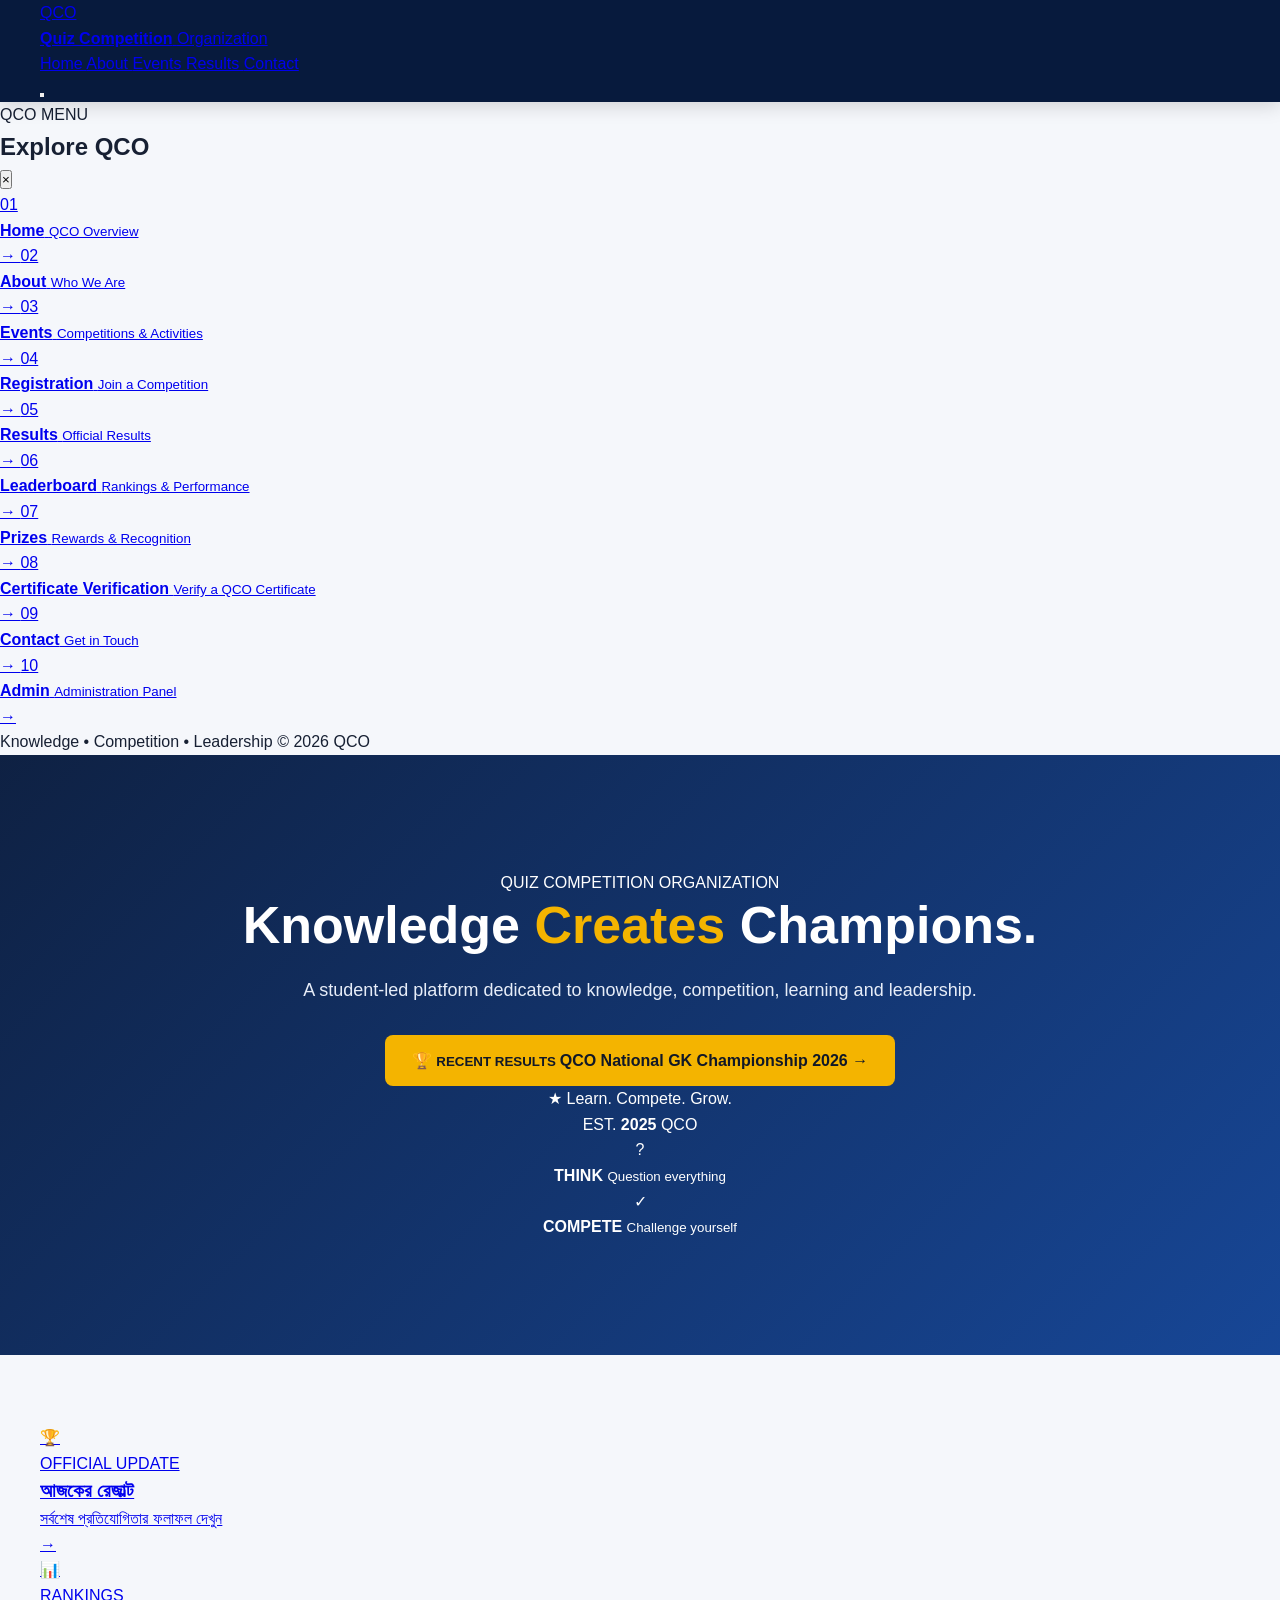
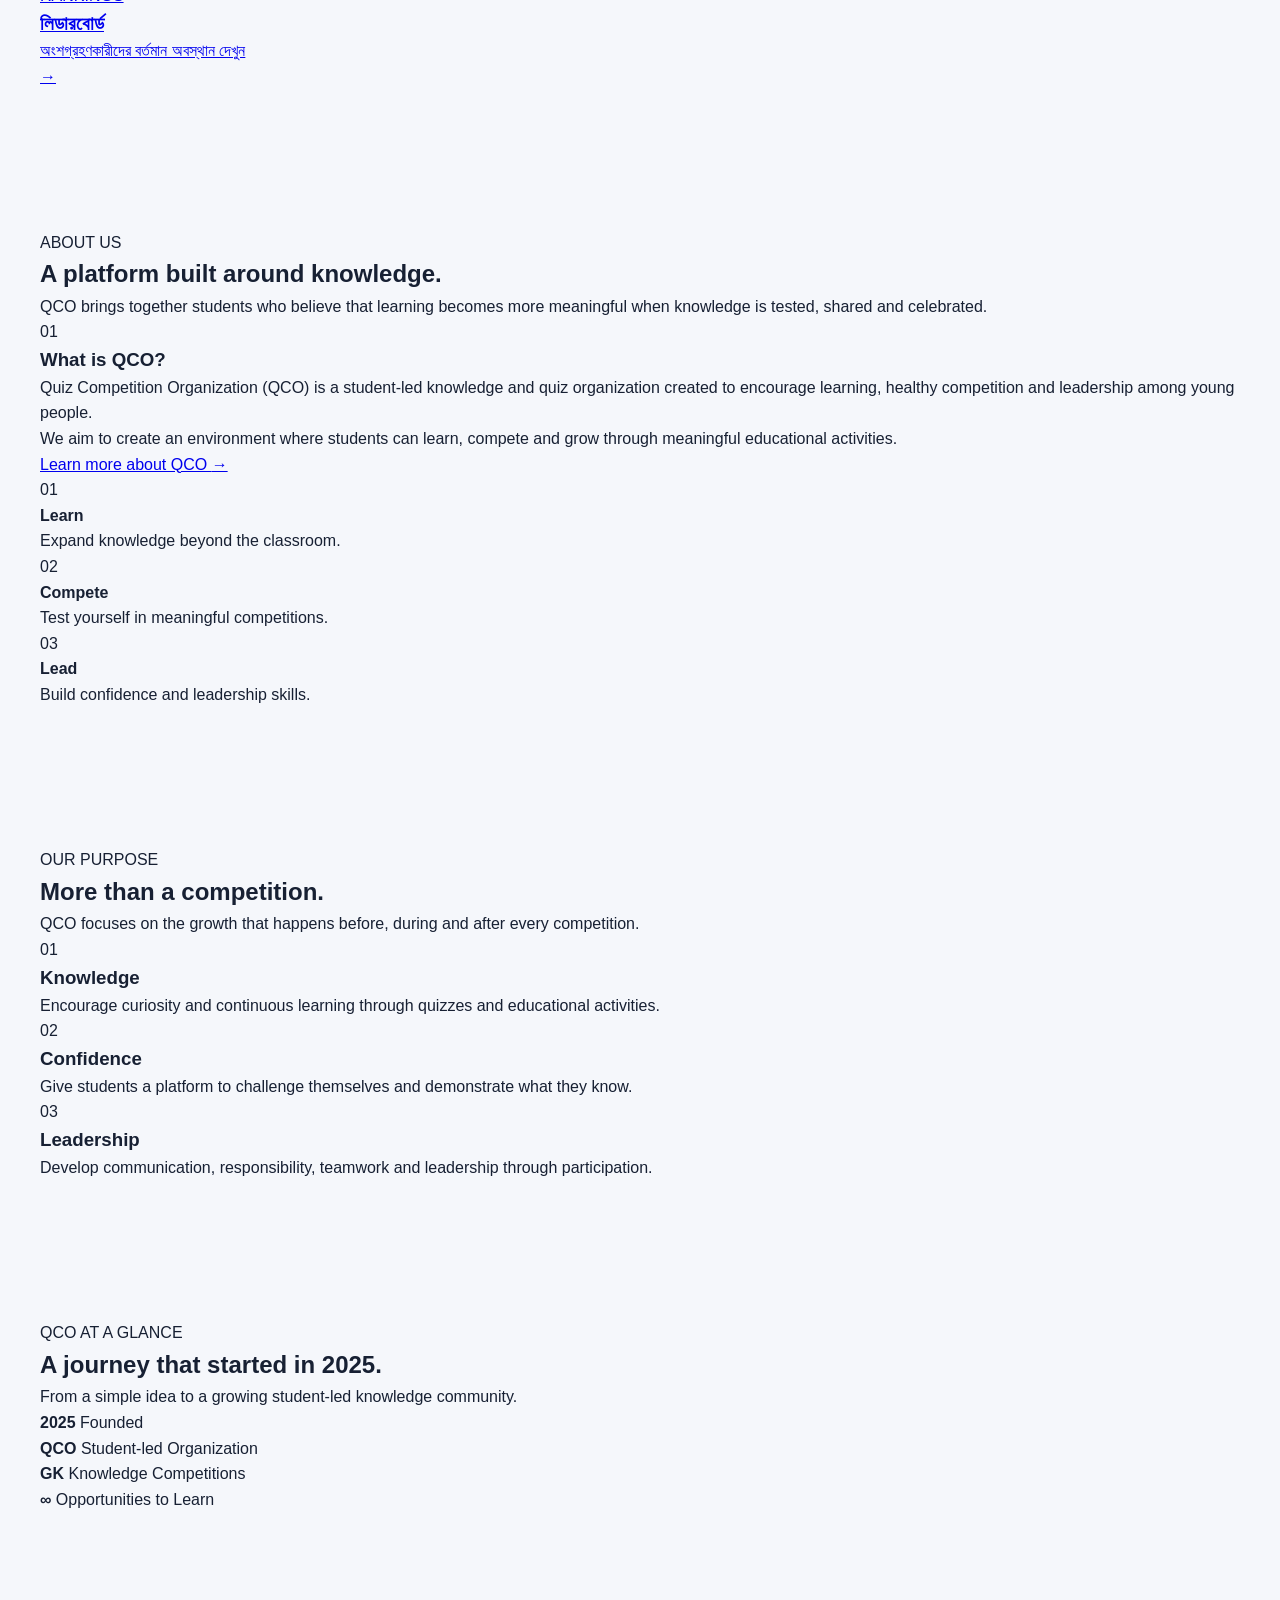
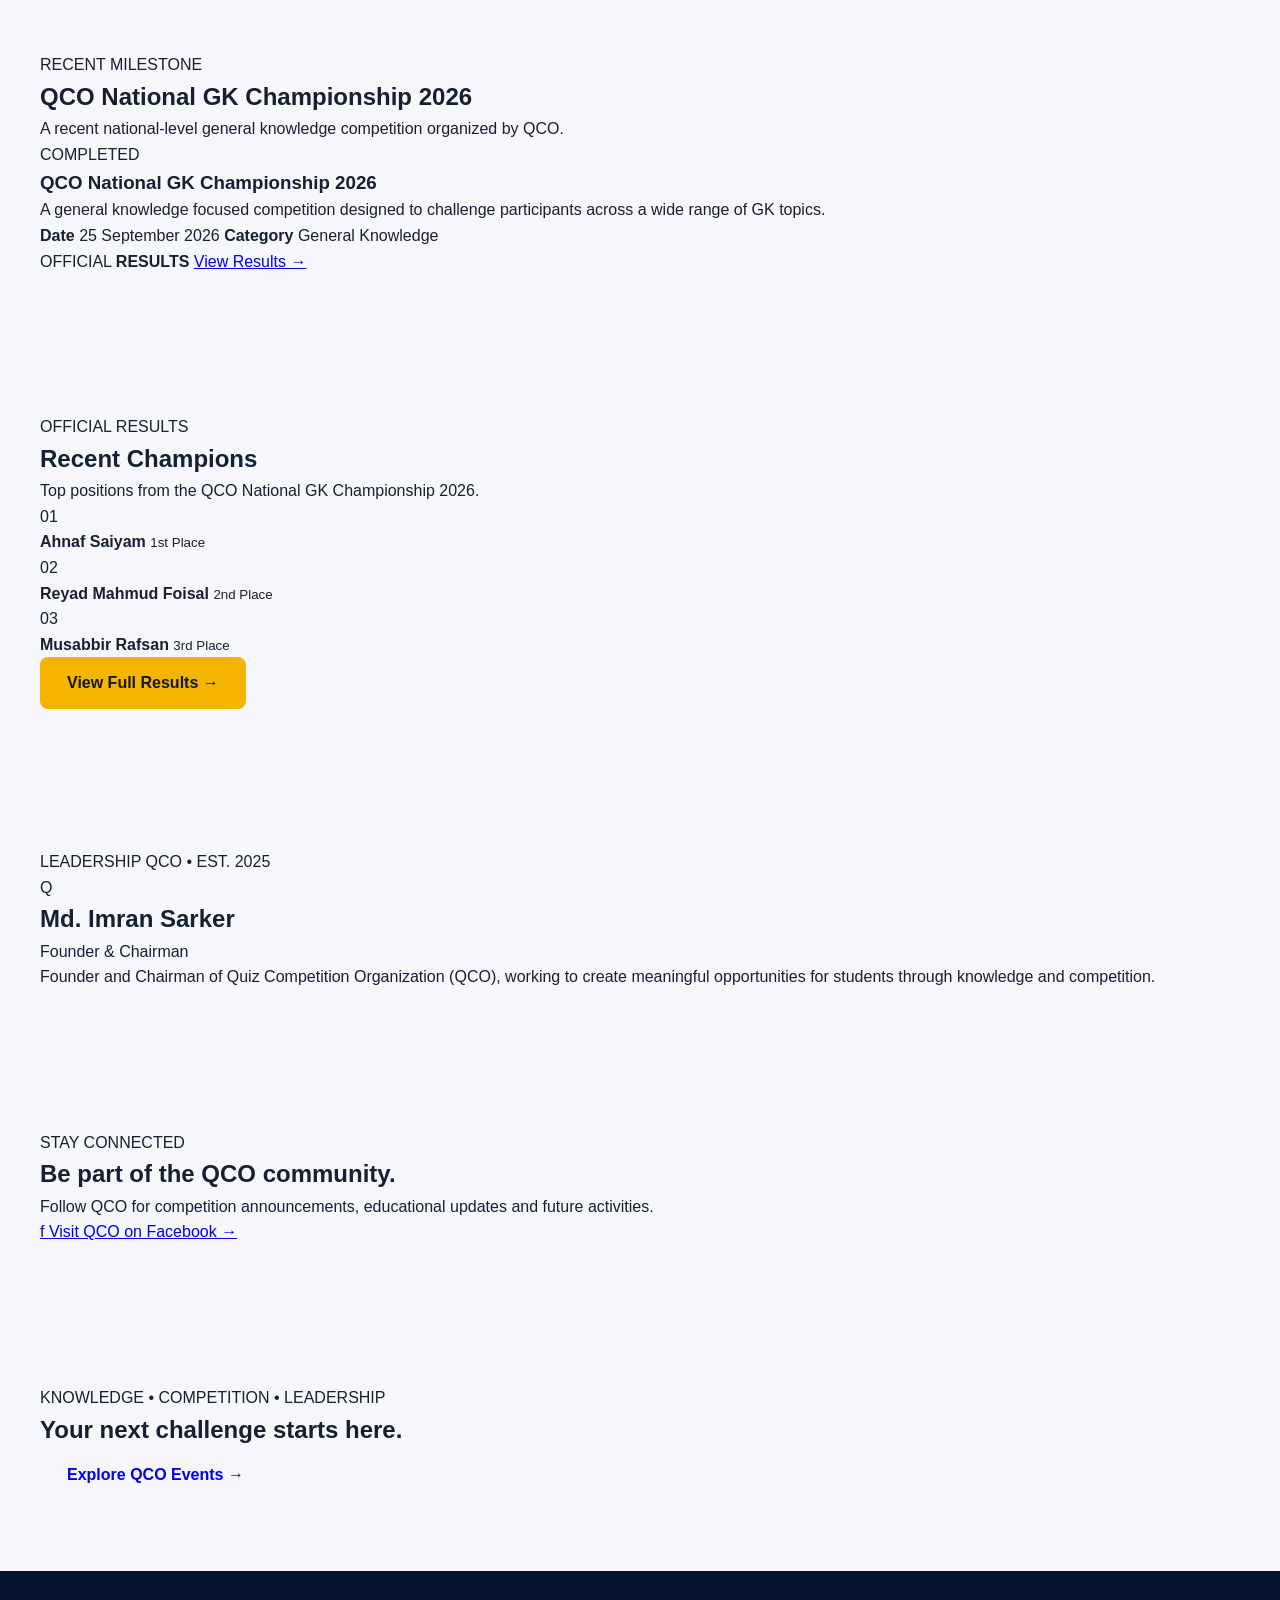
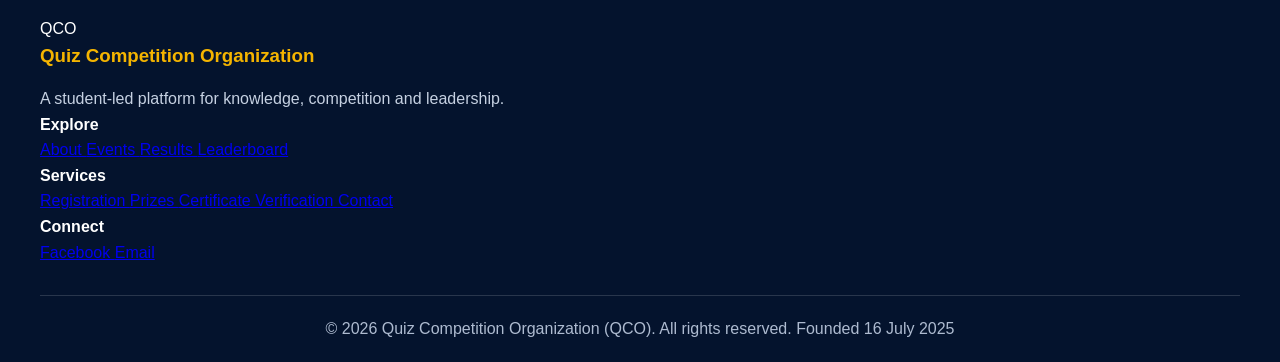
==== index.html @ de7e40f9 "Update print statement from 'Hello' to 'Goodbye'" ====
<!DOCTYPE html>
<html lang="en">
<head>
  <meta charset="UTF-8">
  <meta name="viewport" content="width=device-width, initial-scale=1.0">

  <title>QCO | Quiz Competition Organization</title>

  <meta
    name="description"
    content="Quiz Competition Organization (QCO) — Knowledge, Competition and Leadership."
  >

  <meta name="theme-color" content="#071a3d">

  <link rel="stylesheet" href="style.css">
</head>

<body>


  <!-- =====================================================
       HEADER
  ====================================================== -->

  <header class="site-header">

    <div class="container nav">

      <!-- QCO BRAND -->
      <a href="index.html" class="brand" aria-label="QCO Home">

        <div class="brand-logo">
          QCO
        </div>

        <div class="brand-text">
          <strong>Quiz Competition</strong>
          <span>Organization</span>
        </div>

      </a>


      <!-- DESKTOP NAV -->
      <nav class="desktop-nav">

        <a href="index.html" class="active">
          Home
        </a>

        <a href="about.html">
          About
        </a>

        <a href="events.html">
          Events
        </a>

        <a href="results.html">
          Results
        </a>

        <a href="contact.html">
          Contact
        </a>

      </nav>


      <!-- HAMBURGER -->
      <button
        class="menu-toggle"
        id="menuToggle"
        aria-label="Open menu"
        aria-expanded="false">

        <span></span>
        <span></span>
        <span></span>

      </button>

    </div>

  </header>



  <!-- =====================================================
       FULL SCREEN MENU
  ====================================================== -->

  <div class="menu-overlay" id="menuOverlay">

    <div class="menu-panel">

      <div class="menu-top">

        <div>

          <span class="menu-label">
            QCO MENU
          </span>

          <h2>
            Explore QCO
          </h2>

        </div>


        <button
          class="menu-close"
          id="menuClose"
          aria-label="Close menu">

          ×

        </button>

      </div>


      <div class="menu-grid">


        <a href="index.html" class="menu-card current">

          <span class="menu-number">
            01
          </span>

          <div>
            <strong>Home</strong>
            <small>QCO Overview</small>
          </div>

          <span class="menu-arrow">
            →
          </span>

        </a>


        <a href="about.html" class="menu-card">

          <span class="menu-number">
            02
          </span>

          <div>
            <strong>About</strong>
            <small>Who We Are</small>
          </div>

          <span class="menu-arrow">
            →
          </span>

        </a>


        <a href="events.html" class="menu-card">

          <span class="menu-number">
            03
          </span>

          <div>
            <strong>Events</strong>
            <small>Competitions & Activities</small>
          </div>

          <span class="menu-arrow">
            →
          </span>

        </a>


        <a href="registration.html" class="menu-card">

          <span class="menu-number">
            04
          </span>

          <div>
            <strong>Registration</strong>
            <small>Join a Competition</small>
          </div>

          <span class="menu-arrow">
            →
          </span>

        </a>


        <a href="results.html" class="menu-card">

          <span class="menu-number">
            05
          </span>

          <div>
            <strong>Results</strong>
            <small>Official Results</small>
          </div>

          <span class="menu-arrow">
            →
          </span>

        </a>


        <a href="leaderboard.html" class="menu-card">

          <span class="menu-number">
            06
          </span>

          <div>
            <strong>Leaderboard</strong>
            <small>Rankings & Performance</small>
          </div>

          <span class="menu-arrow">
            →
          </span>

        </a>


        <a href="prizes.html" class="menu-card">

          <span class="menu-number">
            07
          </span>

          <div>
            <strong>Prizes</strong>
            <small>Rewards & Recognition</small>
          </div>

          <span class="menu-arrow">
            →
          </span>

        </a>


        <a href="certificate-verification.html" class="menu-card">

          <span class="menu-number">
            08
          </span>

          <div>
            <strong>Certificate Verification</strong>
            <small>Verify a QCO Certificate</small>
          </div>

          <span class="menu-arrow">
            →
          </span>

        </a>


        <a href="contact.html" class="menu-card">

          <span class="menu-number">
            09
          </span>

          <div>
            <strong>Contact</strong>
            <small>Get in Touch</small>
          </div>

          <span class="menu-arrow">
            →
          </span>

        </a>


        <a href="admin.html" class="menu-card admin-menu">

          <span class="menu-number">
            10
          </span>

          <div>
            <strong>Admin</strong>
            <small>Administration Panel</small>
          </div>

          <span class="menu-arrow">
            →
          </span>

        </a>

      </div>


      <div class="menu-footer">

        <span>
          Knowledge • Competition • Leadership
        </span>

        <span>
          © 2026 QCO
        </span>

      </div>

    </div>

  </div>



  <!-- =====================================================
       MAIN CONTENT
  ====================================================== -->

  <main>


    <!-- =================================================
         HERO
    ================================================== -->

    <section class="hero">

      <div class="hero-background-shape shape-one"></div>
      <div class="hero-background-shape shape-two"></div>


      <div class="container hero-container">


        <div class="hero-content">


          <div class="hero-tag">

            <span class="pulse-dot"></span>

            QUIZ COMPETITION ORGANIZATION

          </div>


          <h1>

            Knowledge
            <span>Creates</span>
            Champions.

          </h1>


          <p class="hero-description">

            A student-led platform dedicated to
            knowledge, competition, learning and
            leadership.

          </p>


          <!-- RECENT RESULTS BUTTON -->

          <a
            href="results.html"
            class="btn btn-primary hero-result-button">

            <span class="result-icon">
              🏆
            </span>

            <span>

              <small>
                RECENT RESULTS
              </small>

              <strong>
                QCO National GK Championship 2026
              </strong>

            </span>

            <span class="result-arrow">
              →
            </span>

          </a>


          <div class="hero-note">

            <span>
              ★
            </span>

            Learn. Compete. Grow.

          </div>


        </div>



        <!-- HERO VISUAL -->

        <div class="hero-visual">


          <div class="hero-circle">

            <div class="circle-inner">

              <span class="circle-small">
                EST.
              </span>

              <strong>
                2025
              </strong>

              <span class="circle-line"></span>

              <span>
                QCO
              </span>

            </div>

          </div>


          <div class="floating-card card-top">

            <span class="floating-icon">
              ?
            </span>

            <div>

              <strong>
                THINK
              </strong>

              <small>
                Question everything
              </small>

            </div>

          </div>


          <div class="floating-card card-bottom">

            <span class="floating-icon">
              ✓
            </span>

            <div>

              <strong>
                COMPETE
              </strong>

              <small>
                Challenge yourself
              </small>

            </div>

          </div>


        </div>

      </div>

    </section>



    <!-- =================================================
         QUICK ACCESS
    ================================================== -->

    <section class="quick-access">

      <div class="container">

        <div class="quick-access-grid">


          <!-- TODAY'S RESULT -->

          <a
            href="results.html"
            class="quick-access-card results-card">

            <div class="quick-card-icon">
              🏆
            </div>


            <div class="quick-card-content">

              <span>
                OFFICIAL UPDATE
              </span>

              <h3>
                আজকের রেজাল্ট
              </h3>

              <p>
                সর্বশেষ প্রতিযোগিতার ফলাফল দেখুন
              </p>

            </div>


            <div class="quick-card-arrow">
              →
            </div>

          </a>



          <!-- LEADERBOARD -->

          <a
            href="leaderboard.html"
            class="quick-access-card leaderboard-card">

            <div class="quick-card-icon">
              📊
            </div>


            <div class="quick-card-content">

              <span>
                RANKINGS
              </span>

              <h3>
                লিডারবোর্ড
              </h3>

              <p>
                অংশগ্রহণকারীদের বর্তমান অবস্থান দেখুন
              </p>

            </div>


            <div class="quick-card-arrow">
              →
            </div>

          </a>


        </div>

      </div>

    </section>



    <!-- =================================================
         ABOUT US
    ================================================== -->

    <section class="section about-section">

      <div class="container">


        <div class="section-intro">

          <div>

            <span class="section-label">
              ABOUT US
            </span>

            <h2>

              A platform built around
              <span>knowledge.</span>

            </h2>

          </div>


          <p>

            QCO brings together students who believe
            that learning becomes more meaningful when
            knowledge is tested, shared and celebrated.

          </p>

        </div>



        <div class="about-grid">


          <!-- MAIN ABOUT -->

          <div class="about-main-card">

            <div class="about-card-number">
              01
            </div>


            <h3>
              What is QCO?
            </h3>


            <p>

              Quiz Competition Organization (QCO) is
              a student-led knowledge and quiz
              organization created to encourage
              learning, healthy competition and
              leadership among young people.

            </p>


            <p>

              We aim to create an environment where
              students can learn, compete and grow
              through meaningful educational activities.

            </p>


            <a
              href="about.html"
              class="arrow-link">

              Learn more about QCO

              <span>
                →
              </span>

            </a>

          </div>



          <!-- THREE FEATURES -->

          <div class="about-side-card">


            <div class="mini-feature">

              <span class="mini-icon">
                01
              </span>

              <div>

                <h4>
                  Learn
                </h4>

                <p>
                  Expand knowledge beyond the classroom.
                </p>

              </div>

            </div>



            <div class="mini-feature">

              <span class="mini-icon">
                02
              </span>

              <div>

                <h4>
                  Compete
                </h4>

                <p>
                  Test yourself in meaningful competitions.
                </p>

              </div>

            </div>



            <div class="mini-feature">

              <span class="mini-icon">
                03
              </span>

              <div>

                <h4>
                  Lead
                </h4>

                <p>
                  Build confidence and leadership skills.
                </p>

              </div>

            </div>


          </div>

        </div>

      </div>

    </section>



    <!-- =================================================
         WHY QCO
    ================================================== -->

    <section class="section why-section">

      <div class="container">


        <div class="center-heading">

          <span class="section-label">
            OUR PURPOSE
          </span>

          <h2>
            More than a competition.
          </h2>

          <p>

            QCO focuses on the growth that happens
            before, during and after every competition.

          </p>

        </div>



        <div class="why-grid">


          <div class="why-card">

            <span class="why-number">
              01
            </span>

            <h3>
              Knowledge
            </h3>

            <p>

              Encourage curiosity and continuous
              learning through quizzes and
              educational activities.

            </p>

          </div>



          <div class="why-card featured">

            <span class="why-number">
              02
            </span>

            <h3>
              Confidence
            </h3>

            <p>

              Give students a platform to challenge
              themselves and demonstrate what they know.

            </p>

          </div>



          <div class="why-card">

            <span class="why-number">
              03
            </span>

            <h3>
              Leadership
            </h3>

            <p>

              Develop communication, responsibility,
              teamwork and leadership through
              participation.

            </p>

          </div>


        </div>

      </div>

    </section>



    <!-- =================================================
         QCO AT A GLANCE
    ================================================== -->

    <section class="glance-section">

      <div class="container">


        <div class="glance-wrapper">


          <div class="glance-title">

            <span class="section-label">
              QCO AT A GLANCE
            </span>

            <h2>
              A journey that
              started in 2025.
            </h2>

            <p>

              From a simple idea to a growing
              student-led knowledge community.

            </p>

          </div>



          <div class="glance-items">


            <div class="glance-item">

              <strong>
                2025
              </strong>

              <span>
                Founded
              </span>

            </div>


            <div class="glance-item">

              <strong>
                QCO
              </strong>

              <span>
                Student-led Organization
              </span>

            </div>


            <div class="glance-item">

              <strong>
                GK
              </strong>

              <span>
                Knowledge Competitions
              </span>

            </div>


            <div class="glance-item">

              <strong>
                ∞
              </strong>

              <span>
                Opportunities to Learn
              </span>

            </div>


          </div>

        </div>

      </div>

    </section>



    <!-- =================================================
         RECENT MILESTONE
    ================================================== -->

    <section class="section milestone-section">

      <div class="container">


        <div class="section-intro">

          <div>

            <span class="section-label">
              RECENT MILESTONE
            </span>

            <h2>
              QCO National GK
              Championship 2026
            </h2>

          </div>


          <p>

            A recent national-level general knowledge
            competition organized by QCO.

          </p>

        </div>



        <div class="milestone-card">


          <div class="milestone-left">

            <span class="completed-badge">
              COMPLETED
            </span>


            <h3>
              QCO National GK Championship 2026
            </h3>


            <p>

              A general knowledge focused competition
              designed to challenge participants across
              a wide range of GK topics.

            </p>


            <div class="milestone-details">


              <span>

                <strong>
                  Date
                </strong>

                25 September 2026

              </span>


              <span>

                <strong>
                  Category
                </strong>

                General Knowledge

              </span>


            </div>

          </div>



          <div class="milestone-right">

            <span>
              OFFICIAL
            </span>

            <strong>
              RESULTS
            </strong>


            <a href="results.html">
              View Results →
            </a>

          </div>


        </div>

      </div>

    </section>



    <!-- =================================================
         OFFICIAL WINNERS PREVIEW
    ================================================== -->

    <section class="section winners-section">

      <div class="container">


        <div class="center-heading">

          <span class="section-label">
            OFFICIAL RESULTS
          </span>

          <h2>
            Recent Champions
          </h2>

          <p>
            Top positions from the QCO National GK
            Championship 2026.
          </p>

        </div>



        <div class="winner-preview">


          <div class="winner-item winner-first">

            <span class="winner-position">
              01
            </span>

            <div>

              <strong>
                Ahnaf Saiyam
              </strong>

              <small>
                1st Place
              </small>

            </div>

          </div>



          <div class="winner-item">

            <span class="winner-position">
              02
            </span>

            <div>

              <strong>
                Reyad Mahmud Foisal
              </strong>

              <small>
                2nd Place
              </small>

            </div>

          </div>



          <div class="winner-item">

            <span class="winner-position">
              03
            </span>

            <div>

              <strong>
                Musabbir Rafsan
              </strong>

              <small>
                3rd Place
              </small>

            </div>

          </div>


        </div>


        <div class="center-button">

          <a
            href="results.html"
            class="btn btn-primary">

            View Full Results →

          </a>

        </div>


      </div>

    </section>



    <!-- =================================================
         LEADERSHIP
    ================================================== -->

    <section class="section founder-section">

      <div class="container">


        <div class="founder-wrapper">


          <div class="founder-label">

            <span class="section-label">
              LEADERSHIP
            </span>

            <span class="founder-est">
              QCO • EST. 2025
            </span>

          </div>



          <div class="founder-content">


            <div class="founder-initial">
              Q
            </div>


            <div>

              <h2>
                Md. Imran Sarker
              </h2>

              <span class="founder-role">
                Founder & Chairman
              </span>


              <p>

                Founder and Chairman of Quiz Competition
                Organization (QCO), working to create
                meaningful opportunities for students
                through knowledge and competition.

              </p>

            </div>


          </div>

        </div>

      </div>

    </section>



    <!-- =================================================
         COMMUNITY
    ================================================== -->

    <section class="community-section">

      <div class="container">


        <div class="community-card">


          <div>

            <span class="section-label">
              STAY CONNECTED
            </span>


            <h2>
              Be part of the QCO community.
            </h2>


            <p>

              Follow QCO for competition announcements,
              educational updates and future activities.

            </p>

          </div>



          <a
            href="https://www.facebook.com/share/19o4PBDgXw/"
            target="_blank"
            rel="noopener noreferrer"
            class="facebook-button">

            <span>
              f
            </span>

            Visit QCO on Facebook

            <strong>
              →
            </strong>

          </a>


        </div>

      </div>

    </section>



    <!-- =================================================
         FINAL CTA
    ================================================== -->

    <section class="final-cta">

      <div class="container">

        <span>
          KNOWLEDGE • COMPETITION • LEADERSHIP
        </span>


        <h2>
          Your next challenge
          starts here.
        </h2>


        <a
          href="events.html"
          class="btn btn-white">

          Explore QCO Events →

        </a>

      </div>

    </section>


  </main>



  <!-- =====================================================
       FOOTER
  ====================================================== -->

  <footer class="site-footer">


    <div class="container footer-grid">


      <div class="footer-about">

        <div class="footer-logo">
          QCO
        </div>


        <h3>
          Quiz Competition Organization
        </h3>


        <p>
          A student-led platform for knowledge,
          competition and leadership.
        </p>

      </div>



      <div class="footer-column">

        <h4>
          Explore
        </h4>


        <a href="about.html">
          About
        </a>


        <a href="events.html">
          Events
        </a>


        <a href="results.html">
          Results
        </a>


        <a href="leaderboard.html">
          Leaderboard
        </a>

      </div>



      <div class="footer-column">

        <h4>
          Services
        </h4>


        <a href="registration.html">
          Registration
        </a>


        <a href="prizes.html">
          Prizes
        </a>


        <a href="certificate-verification.html">
          Certificate Verification
        </a>


        <a href="contact.html">
          Contact
        </a>

      </div>



      <div class="footer-column">

        <h4>
          Connect
        </h4>


        <a
          href="https://www.facebook.com/share/19o4PBDgXw/"
          target="_blank"
          rel="noopener noreferrer">

          Facebook

        </a>


        <a href="mailto:official.qco.bd@gmail.com">

          Email

        </a>

      </div>


    </div>



    <div class="footer-bottom">

      <div class="container footer-bottom-inner">

        <span>
          © 2026 Quiz Competition Organization (QCO).
          All rights reserved.
        </span>


        <span>
          Founded 16 July 2025
        </span>

      </div>

    </div>


  </footer>



  <!-- =====================================================
       MENU JAVASCRIPT
  ====================================================== -->

  <script>

    const menuToggle =
      document.getElementById("menuToggle");

    const menuOverlay =
      document.getElementById("menuOverlay");

    const menuClose =
      document.getElementById("menuClose");


    function openMenu() {

      menuOverlay.classList.add("open");

      document.body.classList.add("menu-open");

      menuToggle.setAttribute(
        "aria-expanded",
        "true"
      );

      menuToggle.classList.add("active");

    }


    function closeMenu() {

      menuOverlay.classList.remove("open");

      document.body.classList.remove("menu-open");

      menuToggle.setAttribute(
        "aria-expanded",
        "false"
      );

      menuToggle.classList.remove("active");

    }


    menuToggle.addEventListener(
      "click",
      function () {

        if (
          menuOverlay.classList.contains("open")
        ) {

          closeMenu();

        } else {

          openMenu();

        }

      }
    );


    menuClose.addEventListener(
      "click",
      closeMenu
    );


    document
      .querySelectorAll(".menu-card")
      .forEach(function (link) {

        link.addEventListener(
          "click",
          closeMenu
        );

      });


    menuOverlay.addEventListener(
      "click",
      function (event) {

        if (
          event.target === menuOverlay
        ) {

          closeMenu();

        }

      }
    );


    document.addEventListener(
      "keydown",
      function (event) {

        if (
          event.key === "Escape" &&
          menuOverlay.classList.contains("open")
        ) {

          closeMenu();

        }

      }
    );

  </script>


  <script src="script.js"></script>

</body>
  </html>
---- style.css ----
/* ================================
   QCO WEBSITE | FULL CSS
   Theme: Dark Blue + Royal Blue + Gold
   ================================ */

* {
    margin: 0;
    padding: 0;
    box-sizing: border-box;
}

html {
    scroll-behavior: smooth;
}

body {
    font-family: Arial, Helvetica, sans-serif;
    background: #f5f7fb;
    color: #172033;
    line-height: 1.6;
}

/* ================================
   COLORS
   ================================ */

:root {
    --qco-dark: #071a3d;
    --qco-blue: #0b3d91;
    --qco-light-blue: #1769d1;
    --qco-gold: #f4b400;
    --qco-gold-light: #ffd75a;
    --white: #ffffff;
    --light: #f5f7fb;
    --text: #172033;
    --muted: #667085;
    --border: #e1e6ef;
    --success: #159957;
    --danger: #d93025;
}

/* ================================
   HEADER
   ================================ */

header {
    width: 100%;
    background: var(--qco-dark);
    color: var(--white);
    position: sticky;
    top: 0;
    z-index: 1000;
    box-shadow: 0 4px 18px rgba(0, 0, 0, 0.15);
}

.navbar {
    max-width: 1200px;
    margin: auto;
    padding: 15px 20px;
    display: flex;
    align-items: center;
    justify-content: space-between;
}

.logo {
    display: flex;
    align-items: center;
    gap: 10px;
    font-size: 24px;
    font-weight: 800;
    color: var(--white);
    text-decoration: none;
}

.logo span {
    color: var(--qco-gold);
}

nav ul {
    list-style: none;
    display: flex;
    gap: 25px;
}

nav ul li a {
    color: var(--white);
    text-decoration: none;
    font-weight: 600;
    transition: 0.3s;
}

nav ul li a:hover {
    color: var(--qco-gold);
}

/* ================================
   HAMBURGER MENU
   ================================ */

.menu-btn {
    display: none;
    font-size: 28px;
    color: var(--white);
    background: none;
    border: none;
    cursor: pointer;
}

/* ================================
   HERO SECTION
   ================================ */

.hero {
    min-height: 600px;
    padding: 90px 20px;
    display: flex;
    align-items: center;
    justify-content: center;
    text-align: center;
    color: var(--white);
    background:
        linear-gradient(
            135deg,
            rgba(7, 26, 61, 0.97),
            rgba(11, 61, 145, 0.95)
        );
}

.hero-content {
    max-width: 900px;
    margin: auto;
}

.hero h1 {
    font-size: 52px;
    line-height: 1.15;
    margin-bottom: 20px;
    font-weight: 900;
}

.hero h1 span {
    color: var(--qco-gold);
}

.hero p {
    max-width: 700px;
    margin: 0 auto 30px;
    font-size: 18px;
    color: #e7edf8;
}

/* ================================
   BUTTONS
   ================================ */

.btn {
    display: inline-block;
    padding: 13px 27px;
    border-radius: 8px;
    text-decoration: none;
    font-weight: 700;
    transition: 0.3s;
    border: none;
    cursor: pointer;
}

.btn-primary {
    background: var(--qco-gold);
    color: #111827;
}

.btn-primary:hover {
    background: var(--qco-gold-light);
    transform: translateY(-2px);
}

.btn-blue {
    background: var(--qco-blue);
    color: var(--white);
}

.btn-blue:hover {
    background: var(--qco-light-blue);
}

.btn-outline {
    background: transparent;
    color: var(--white);
    border: 2px solid var(--white);
}

.btn-outline:hover {
    background: var(--white);
    color: var(--qco-blue);
}

/* ================================
   SECTION
   ================================ */

section {
    padding: 70px 20px;
}

.container {
    width: 100%;
    max-width: 1200px;
    margin: auto;
}

.section-title {
    text-align: center;
    margin-bottom: 45px;
}

.section-title h2 {
    color: var(--qco-dark);
    font-size: 34px;
    margin-bottom: 10px;
}

.section-title p {
    color: var(--muted);
}

/* ================================
   CARDS
   ================================ */

.cards {
    display: grid;
    grid-template-columns: repeat(3, 1fr);
    gap: 25px;
}

.card {
    background: var(--white);
    border: 1px solid var(--border);
    border-radius: 14px;
    padding: 30px;
    box-shadow: 0 8px 25px rgba(7, 26, 61, 0.07);
    transition: 0.3s;
}

.card:hover {
    transform: translateY(-6px);
    box-shadow: 0 15px 35px rgba(7, 26, 61, 0.12);
}

.card h3 {
    color: var(--qco-blue);
    margin-bottom: 10px;
}

.card p {
    color: var(--muted);
}

/* ================================
   EVENT CARDS
   ================================ */

.event-card {
    background: var(--white);
    border-radius: 15px;
    padding: 25px;
    border-top: 5px solid var(--qco-gold);
    box-shadow: 0 8px 25px rgba(7, 26, 61, 0.08);
}

.event-card h3 {
    color: var(--qco-dark);
    margin-bottom: 12px;
}

.event-card .date {
    color: var(--qco-blue);
    font-weight: 700;
}

/* ================================
   PRIZE SECTION
   ================================ */

.prize-card {
    background: var(--white);
    border-radius: 15px;
    padding: 25px;
    text-align: center;
    border: 1px solid var(--border);
    box-shadow: 0 8px 25px rgba(7, 26, 61, 0.08);
}

.prize-card .rank {
    font-size: 35px;
    font-weight: 900;
    color: var(--qco-gold);
}

.prize-card h3 {
    color: var(--qco-blue);
    margin: 10px 0;
}

/* ================================
   REGISTRATION
   ================================ */

.registration {
    background: var(--qco-dark);
    color: var(--white);
    text-align: center;
}

.registration h2 {
    font-size: 35px;
    margin-bottom: 15px;
}

.registration p {
    color: #d9e2f2;
    margin-bottom: 25px;
}

/* ================================
   LEADERBOARD
   ================================ */

.leaderboard {
    width: 100%;
    overflow-x: auto;
    background: var(--white);
    border-radius: 12px;
    box-shadow: 0 5px 20px rgba(0, 0, 0, 0.06);
}

.leaderboard table {
    width: 100%;
    border-collapse: collapse;
    min-width: 600px;
}

.leaderboard th {
    background: var(--qco-dark);
    color: var(--white);
    padding: 15px;
    text-align: left;
}

.leaderboard td {
    padding: 14px 15px;
    border-bottom: 1px solid var(--border);
}

.leaderboard tr:hover {
    background: #f1f5fb;
}

/* ================================
   FORM
   ================================ */

.form-box {
    max-width: 650px;
    margin: auto;
    background: var(--white);
    padding: 35px;
    border-radius: 15px;
    box-shadow: 0 8px 30px rgba(7, 26, 61, 0.08);
}

.form-group {
    margin-bottom: 20px;
}

.form-group label {
    display: block;
    margin-bottom: 7px;
    font-weight: 700;
    color: var(--qco-dark);
}

.form-group input,
.form-group select,
.form-group textarea {
    width: 100%;
    padding: 13px 14px;
    border: 1px solid #ccd3df;
    border-radius: 7px;
    outline: none;
    font-size: 15px;
}

.form-group input:focus,
.form-group select:focus,
.form-group textarea:focus {
    border-color: var(--qco-blue);
    box-shadow: 0 0 0 3px rgba(11, 61, 145, 0.1);
}

/* ================================
   BADGES
   ================================ */

.badge {
    display: inline-block;
    padding: 5px 12px;
    border-radius: 30px;
    font-size: 13px;
    font-weight: 700;
}

.badge-blue {
    background: #e5efff;
    color: var(--qco-blue);
}

.badge-gold {
    background: #fff4cc;
    color: #9a6b00;
}

.badge-success {
    background: #e5f7ed;
    color: var(--success);
}

/* ================================
   ABOUT
   ================================ */

.about-box {
    display: grid;
    grid-template-columns: 1fr 1fr;
    gap: 45px;
    align-items: center;
}

.about-box h2 {
    color: var(--qco-dark);
    font-size: 35px;
    margin-bottom: 15px;
}

.about-box p {
    color: var(--muted);
}

/* ================================
   CONTACT
   ================================ */

.contact-box {
    display: grid;
    grid-template-columns: repeat(3, 1fr);
    gap: 20px;
}

.contact-item {
    background: var(--white);
    padding: 25px;
    border-radius: 12px;
    text-align: center;
    border: 1px solid var(--border);
}

.contact-item h3 {
    color: var(--qco-blue);
    margin-bottom: 8px;
}

.contact-item a {
    color: var(--qco-dark);
    text-decoration: none;
}

.contact-item a:hover {
    color: var(--qco-blue);
}

/* ================================
   FOOTER
   ================================ */

footer {
    background: #04132d;
    color: var(--white);
    padding: 45px 20px 20px;
}

.footer-content {
    max-width: 1200px;
    margin: auto;
    display: grid;
    grid-template-columns: 2fr 1fr 1fr;
    gap: 40px;
}

footer h3 {
    color: var(--qco-gold);
    margin-bottom: 15px;
}

footer p {
    color: #c6d1e2;
}

footer ul {
    list-style: none;
}

footer ul li {
    margin-bottom: 8px;
}

footer ul li a {
    color: #d9e2f2;
    text-decoration: none;
}

footer ul li a:hover {
    color: var(--qco-gold);
}

.footer-bottom {
    max-width: 1200px;
    margin: 30px auto 0;
    padding-top: 20px;
    border-top: 1px solid rgba(255, 255, 255, 0.15);
    text-align: center;
    color: #aebbd0;
}

/* ================================
   ALERT
   ================================ */

.alert {
    padding: 14px 18px;
    border-radius: 8px;
    margin-bottom: 20px;
}

.alert-success {
    background: #e7f6ed;
    color: #116b3b;
}

.alert-danger {
    background: #fdecec;
    color: #a51d1d;
}

.alert-info {
    background: #eaf2ff;
    color: #164d9b;
}

/* ================================
   MOBILE
   ================================ */

@media (max-width: 900px) {

    .hero h1 {
        font-size: 42px;
    }

    .cards {
        grid-template-columns: repeat(2, 1fr);
    }

    .contact-box {
        grid-template-columns: 1fr 1fr;
    }

    .about-box {
        grid-template-columns: 1fr;
    }

    .footer-content {
        grid-template-columns: 1fr 1fr;
    }
}

@media (max-width: 650px) {

    .navbar {
        padding: 13px 16px;
    }

    .logo {
        font-size: 21px;
    }

    .menu-btn {
        display: block;
    }

    nav {
        display: none;
        position: absolute;
        top: 62px;
        left: 0;
        width: 100%;
        background: var(--qco-dark);
        padding: 15px 20px;
    }

    nav.active {
        display: block;
    }

    nav ul {
        flex-direction: column;
        gap: 15px;
    }

    .hero {
        min-height: 520px;
        padding: 70px 18px;
    }

    .hero h1 {
        font-size: 34px;
    }

    .hero p {
        font-size: 16px;
    }

    section {
        padding: 55px 16px;
    }

    .section-title h2 {
        font-size: 28px;
    }

    .cards {
        grid-template-columns: 1fr;
    }

    .contact-box {
        grid-template-columns: 1fr;
    }

    .footer-content {
        grid-template-columns: 1fr;
    }

    .form-box {
        padding: 22px;
    }
  }
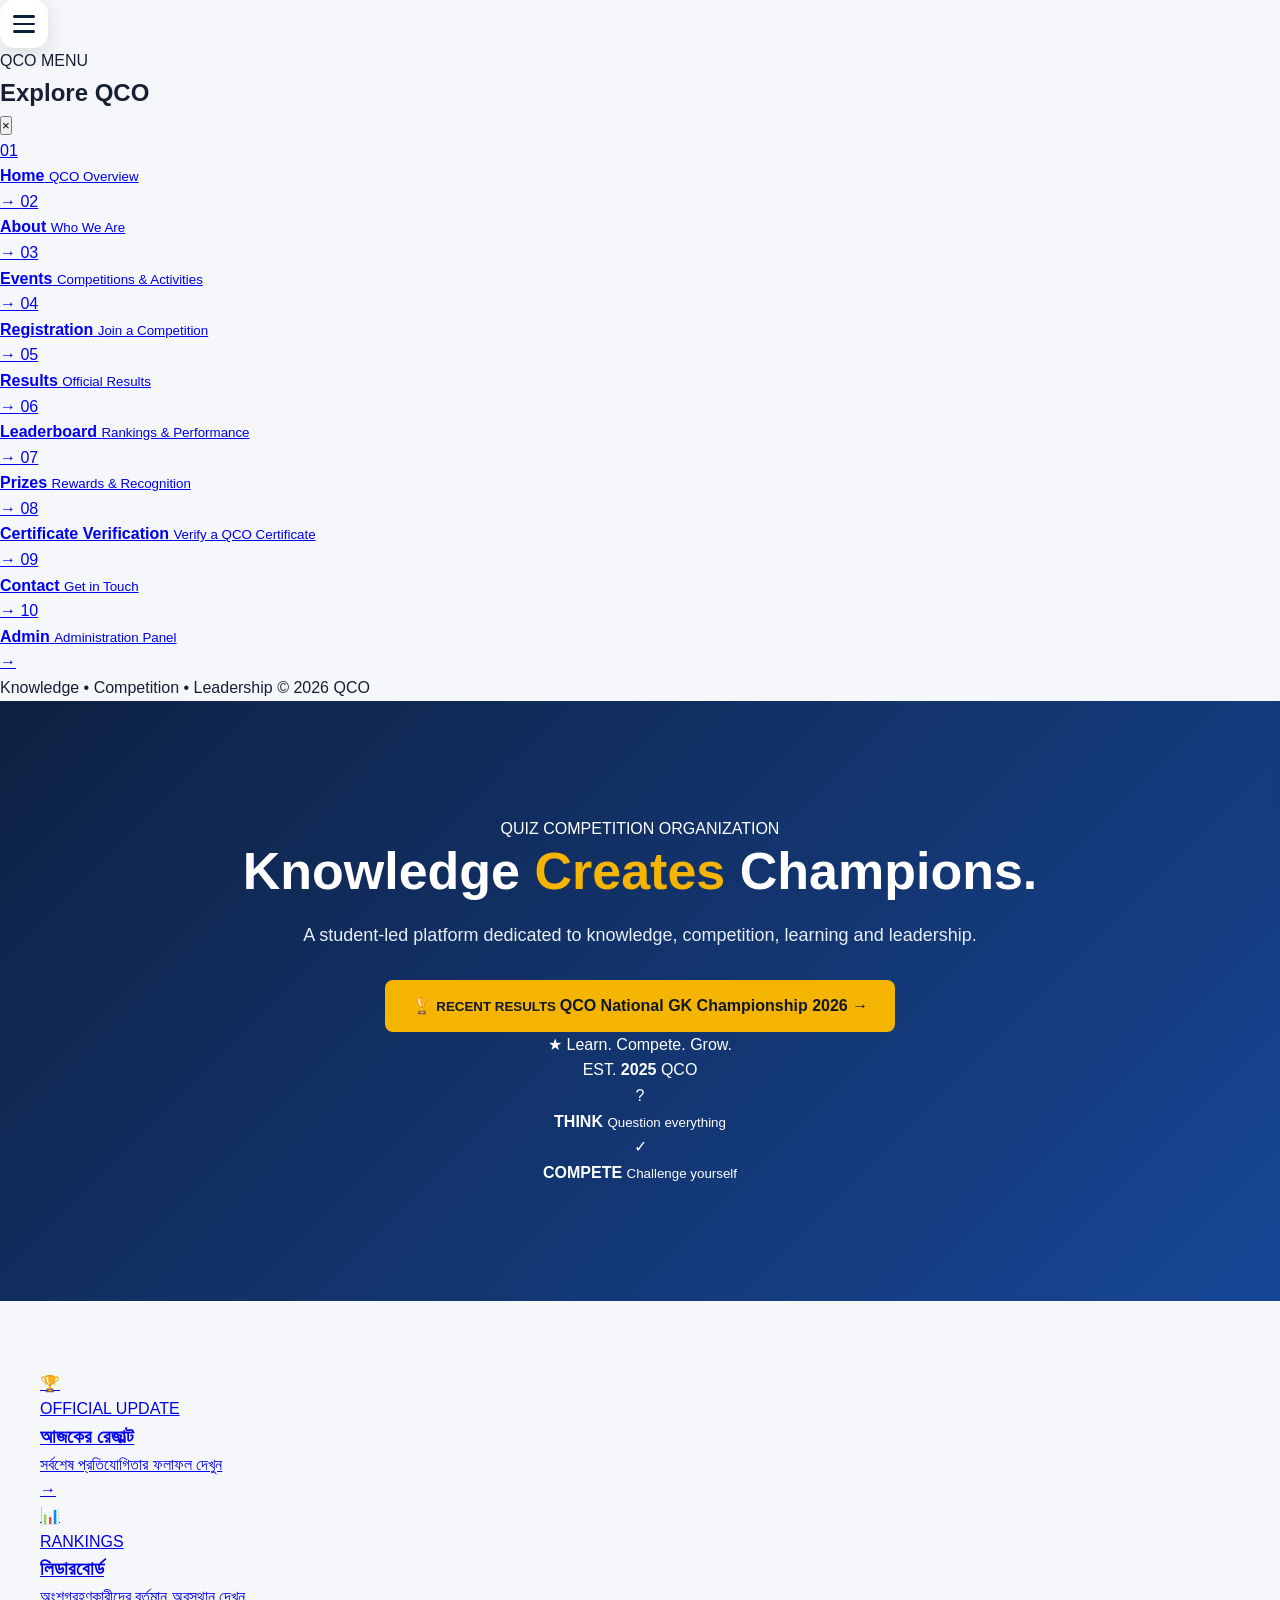
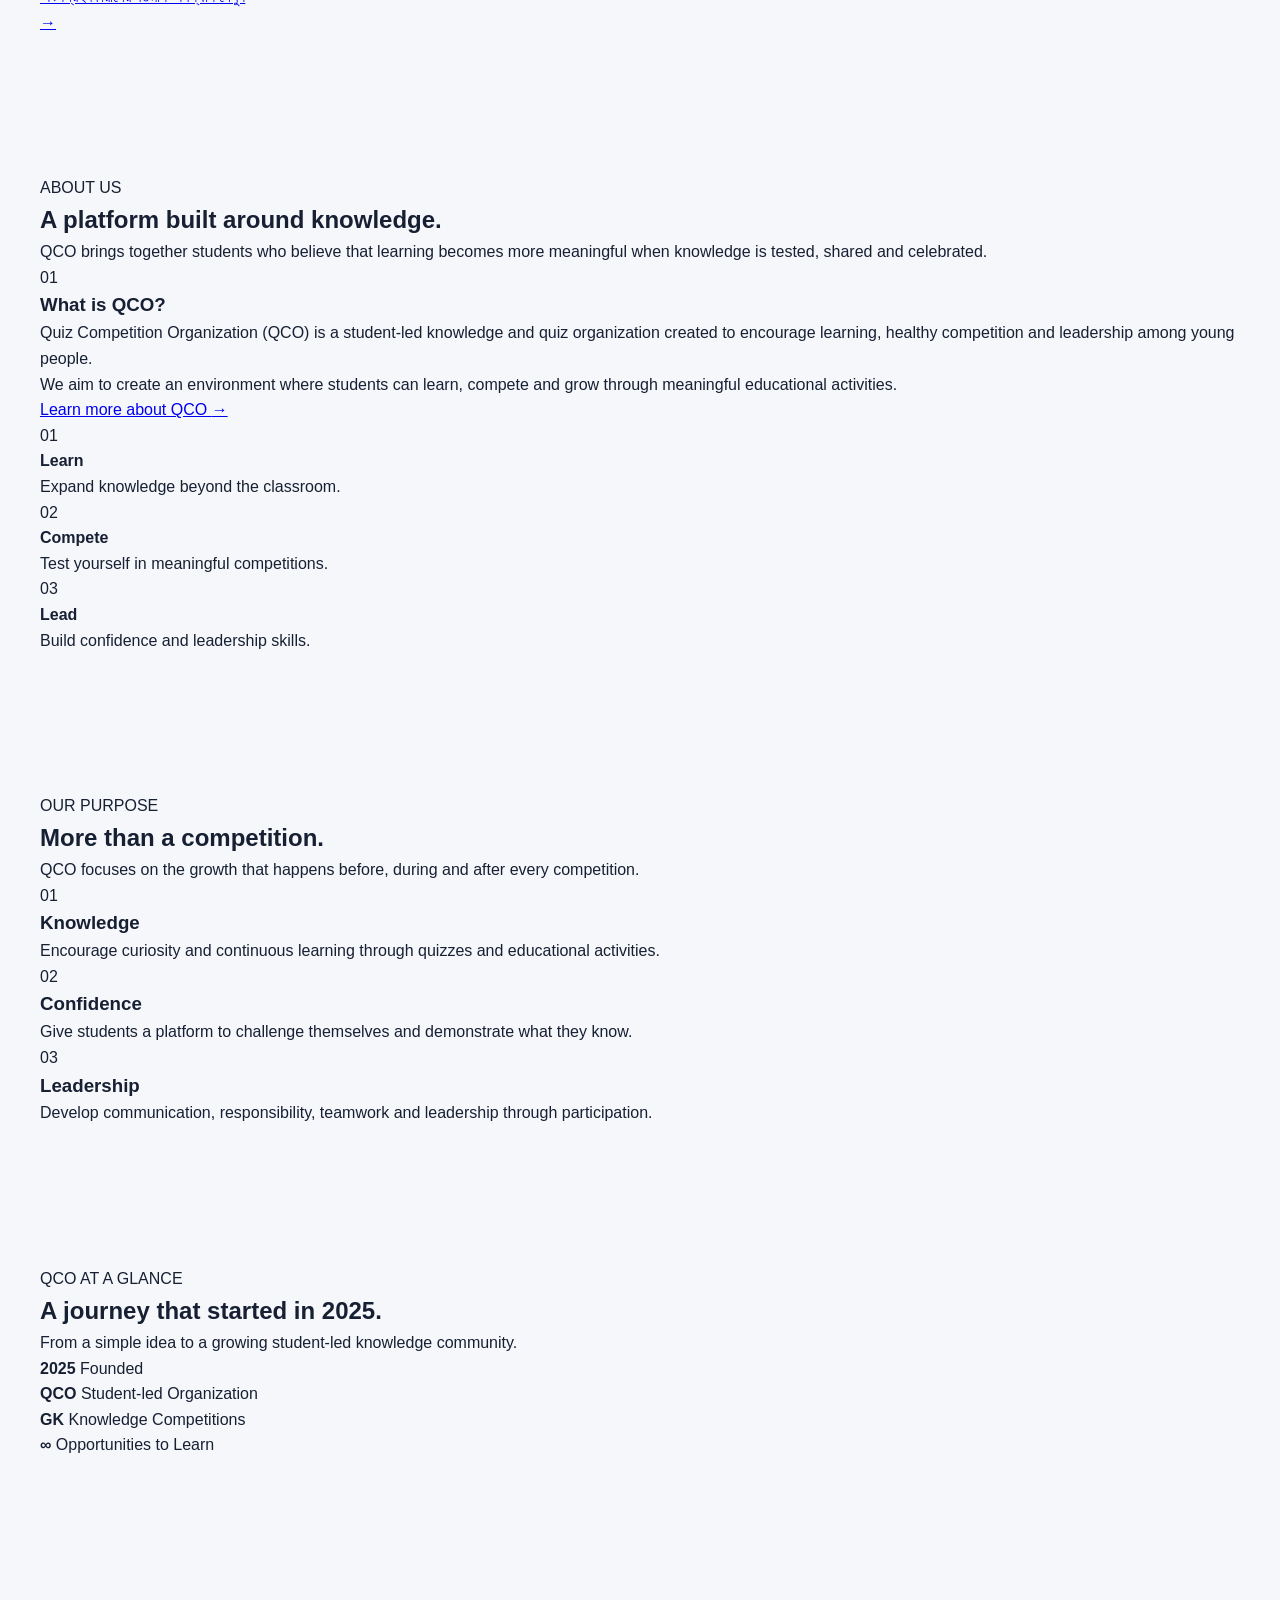
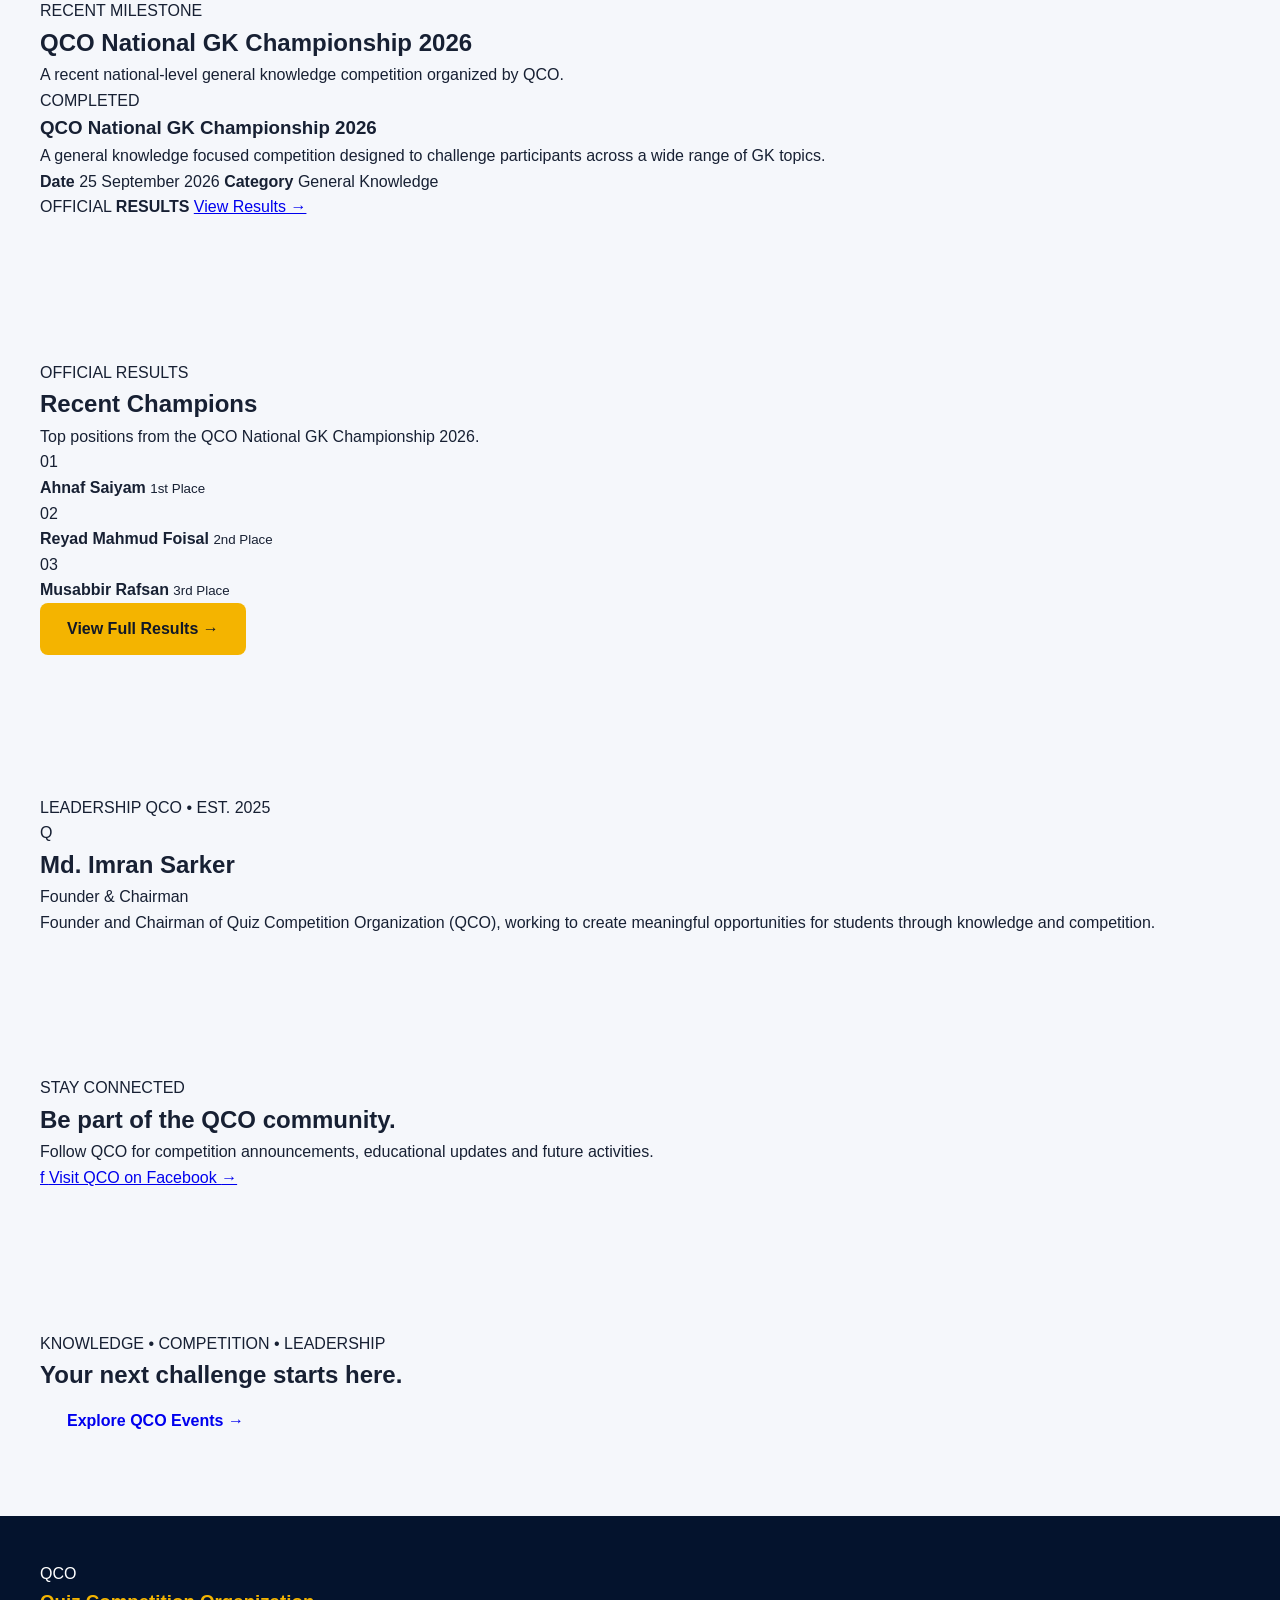
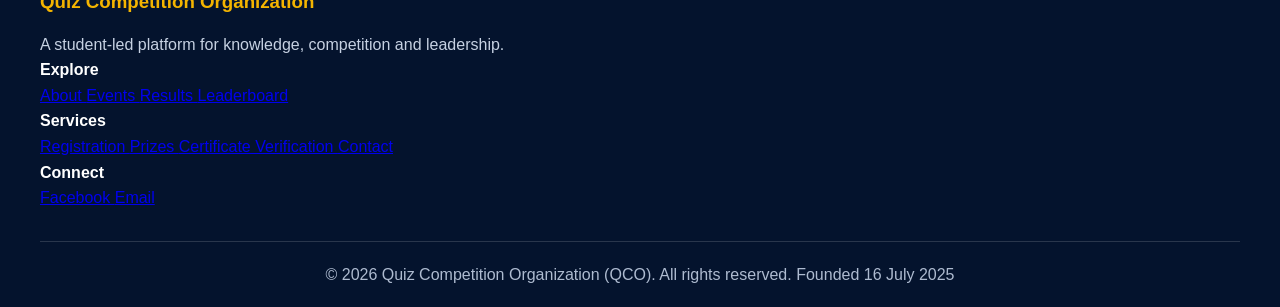
==== commit 43465afa: "Implement QCO Hamburger Menu with JavaScript" ====
--- a/index.html
+++ b/index.html
@@ -23,69 +23,378 @@
        HEADER
   ====================================================== -->
 
-  <header class="site-header">
-
-    <div class="container nav">
-
-      <!-- QCO BRAND -->
-      <a href="index.html" class="brand" aria-label="QCO Home">
-
-        <div class="brand-logo">
-          QCO
-        </div>
-
-        <div class="brand-text">
-          <strong>Quiz Competition</strong>
-          <span>Organization</span>
-        </div>
-
-      </a>
-
-
-      <!-- DESKTOP NAV -->
-      <nav class="desktop-nav">
-
-        <a href="index.html" class="active">
-          Home
-        </a>
-
-        <a href="about.html">
-          About
-        </a>
-
-        <a href="events.html">
-          Events
-        </a>
-
-        <a href="results.html">
-          Results
-        </a>
-
-        <a href="contact.html">
-          Contact
-        </a>
-
-      </nav>
-
-
-      <!-- HAMBURGER -->
-      <button
-        class="menu-toggle"
-        id="menuToggle"
-        aria-label="Open menu"
-        aria-expanded="false">
-
+  
+<!-- QCO Hamburger Menu -->
+<div class="qco-menu-wrapper">
+
+    <!-- Menu Button -->
+    <button class="qco-menu-btn" id="qcoMenuBtn" aria-label="Open Menu">
         <span></span>
         <span></span>
         <span></span>
-
-      </button>
-
-    </div>
-
-  </header>
-
-
+    </button>
+
+    <!-- Overlay -->
+    <div class="qco-menu-overlay" id="qcoMenuOverlay"></div>
+
+    <!-- Side Menu -->
+    <nav class="qco-side-menu" id="qcoSideMenu">
+
+        <div class="qco-menu-header">
+            <div>
+                <h2>QCO</h2>
+                <p>Quiz Competition Organization</p>
+            </div>
+
+            <button class="qco-close-btn" id="qcoCloseBtn">
+                ×
+            </button>
+        </div>
+
+        <div class="qco-menu-links">
+
+            <a href="about.html">
+                <span class="menu-icon">ℹ️</span>
+                <span>About</span>
+            </a>
+
+            <a href="certificate-verification.html">
+                <span class="menu-icon">✓</span>
+                <span>Certificate Verification</span>
+            </a>
+
+            <a href="contact.html">
+                <span class="menu-icon">✉️</span>
+                <span>Contact</span>
+            </a>
+
+            <a href="events.html">
+                <span class="menu-icon">📅</span>
+                <span>Events</span>
+            </a>
+
+            <a href="leaderboard.html">
+                <span class="menu-icon">🏆</span>
+                <span>Leaderboard</span>
+            </a>
+
+            <a href="prizes.html">
+                <span class="menu-icon">🎁</span>
+                <span>Prizes</span>
+            </a>
+
+            <a href="registration.html">
+                <span class="menu-icon">📝</span>
+                <span>Registration</span>
+            </a>
+
+            <a href="results.html">
+                <span class="menu-icon">📊</span>
+                <span>Results</span>
+            </a>
+
+        </div>
+
+        <div class="qco-menu-footer">
+            <strong>QCO</strong>
+            <span>Knowledge Creates Champions</span>
+        </div>
+
+    </nav>
+</div>
+
+
+<style>
+
+/* ================================
+   QCO HAMBURGER MENU
+================================ */
+
+.qco-menu-wrapper {
+    position: relative;
+    z-index: 9999;
+}
+
+/* Hamburger Button */
+
+.qco-menu-btn {
+    width: 48px;
+    height: 48px;
+    border: none;
+    border-radius: 14px;
+    background: #ffffff;
+    box-shadow: 0 5px 20px rgba(0,0,0,0.12);
+    display: flex;
+    flex-direction: column;
+    align-items: center;
+    justify-content: center;
+    gap: 5px;
+    cursor: pointer;
+    transition: 0.3s ease;
+}
+
+.qco-menu-btn:hover {
+    transform: scale(1.05);
+}
+
+.qco-menu-btn span {
+    width: 22px;
+    height: 2.5px;
+    background: #0b1f3a;
+    border-radius: 10px;
+    transition: 0.3s ease;
+}
+
+
+/* Overlay */
+
+.qco-menu-overlay {
+    position: fixed;
+    inset: 0;
+    background: rgba(5, 15, 30, 0.45);
+    backdrop-filter: blur(4px);
+    opacity: 0;
+    visibility: hidden;
+    transition: 0.3s ease;
+}
+
+.qco-menu-overlay.active {
+    opacity: 1;
+    visibility: visible;
+}
+
+
+/* Side Menu */
+
+.qco-side-menu {
+    position: fixed;
+    top: 0;
+    right: -390px;
+    width: 350px;
+    max-width: 88%;
+    height: 100vh;
+
+    background: #ffffff;
+
+    box-shadow: -10px 0 35px rgba(0,0,0,0.18);
+
+    display: flex;
+    flex-direction: column;
+
+    transition: right 0.35s cubic-bezier(.4,0,.2,1);
+
+    overflow-y: auto;
+}
+
+.qco-side-menu.active {
+    right: 0;
+}
+
+
+/* Header */
+
+.qco-menu-header {
+    padding: 28px 22px 22px;
+
+    background: linear-gradient(
+        135deg,
+        #071d3a,
+        #0d3b66
+    );
+
+    color: white;
+
+    display: flex;
+    justify-content: space-between;
+    align-items: center;
+}
+
+.qco-menu-header h2 {
+    margin: 0;
+    font-size: 30px;
+    font-weight: 800;
+    letter-spacing: 1px;
+}
+
+.qco-menu-header p {
+    margin: 4px 0 0;
+    font-size: 11px;
+    opacity: 0.75;
+}
+
+.qco-close-btn {
+    width: 40px;
+    height: 40px;
+
+    border: 1px solid rgba(255,255,255,0.25);
+    background: rgba(255,255,255,0.1);
+
+    color: white;
+
+    border-radius: 12px;
+
+    font-size: 28px;
+    line-height: 1;
+
+    cursor: pointer;
+
+    transition: 0.25s ease;
+}
+
+.qco-close-btn:hover {
+    background: #ffffff;
+    color: #071d3a;
+}
+
+
+/* Menu Links */
+
+.qco-menu-links {
+    padding: 16px 12px;
+    flex: 1;
+}
+
+.qco-menu-links a {
+    display: flex;
+    align-items: center;
+
+    gap: 14px;
+
+    padding: 14px 15px;
+    margin-bottom: 5px;
+
+    text-decoration: none;
+
+    color: #172b4d;
+
+    font-size: 15px;
+    font-weight: 600;
+
+    border-radius: 12px;
+
+    transition: 0.25s ease;
+}
+
+.qco-menu-links a:hover {
+    background: #eef4fb;
+    color: #0b3d91;
+    transform: translateX(4px);
+}
+
+
+/* Icons */
+
+.menu-icon {
+    width: 38px;
+    height: 38px;
+
+    display: flex;
+    align-items: center;
+    justify-content: center;
+
+    background: #f1f5fa;
+
+    border-radius: 10px;
+
+    font-size: 17px;
+
+    flex-shrink: 0;
+}
+
+.qco-menu-links a:hover .menu-icon {
+    background: #dce9f8;
+}
+
+
+/* Footer */
+
+.qco-menu-footer {
+    padding: 18px 20px;
+
+    border-top: 1px solid #e9edf2;
+
+    display: flex;
+    flex-direction: column;
+    gap: 3px;
+}
+
+.qco-menu-footer strong {
+    color: #0b2d52;
+    font-size: 14px;
+}
+
+.qco-menu-footer span {
+    color: #7a8699;
+    font-size: 11px;
+}
+
+
+/* Mobile */
+
+@media (max-width: 500px) {
+
+    .qco-side-menu {
+        width: 320px;
+    }
+
+    .qco-menu-btn {
+        width: 44px;
+        height: 44px;
+    }
+
+}
+
+
+/* Prevent page scrolling when menu opens */
+
+body.qco-menu-open {
+    overflow: hidden;
+}
+
+</style>
+
+
+<script>
+
+/* ================================
+   QCO MENU JAVASCRIPT
+================================ */
+
+const qcoMenuBtn = document.getElementById("qcoMenuBtn");
+const qcoSideMenu = document.getElementById("qcoSideMenu");
+const qcoMenuOverlay = document.getElementById("qcoMenuOverlay");
+const qcoCloseBtn = document.getElementById("qcoCloseBtn");
+
+function openQCOMenu() {
+    qcoSideMenu.classList.add("active");
+    qcoMenuOverlay.classList.add("active");
+    document.body.classList.add("qco-menu-open");
+}
+
+function closeQCOMenu() {
+    qcoSideMenu.classList.remove("active");
+    qcoMenuOverlay.classList.remove("active");
+    document.body.classList.remove("qco-menu-open");
+}
+
+qcoMenuBtn.addEventListener("click", openQCOMenu);
+
+qcoCloseBtn.addEventListener("click", closeQCOMenu);
+
+qcoMenuOverlay.addEventListener("click", closeQCOMenu);
+
+
+/* ESC key */
+
+document.addEventListener("keydown", function(event) {
+
+    if (event.key === "Escape") {
+        closeQCOMenu();
+    }
+
+});
+
+  </script>
 
   <!-- =====================================================
        FULL SCREEN MENU
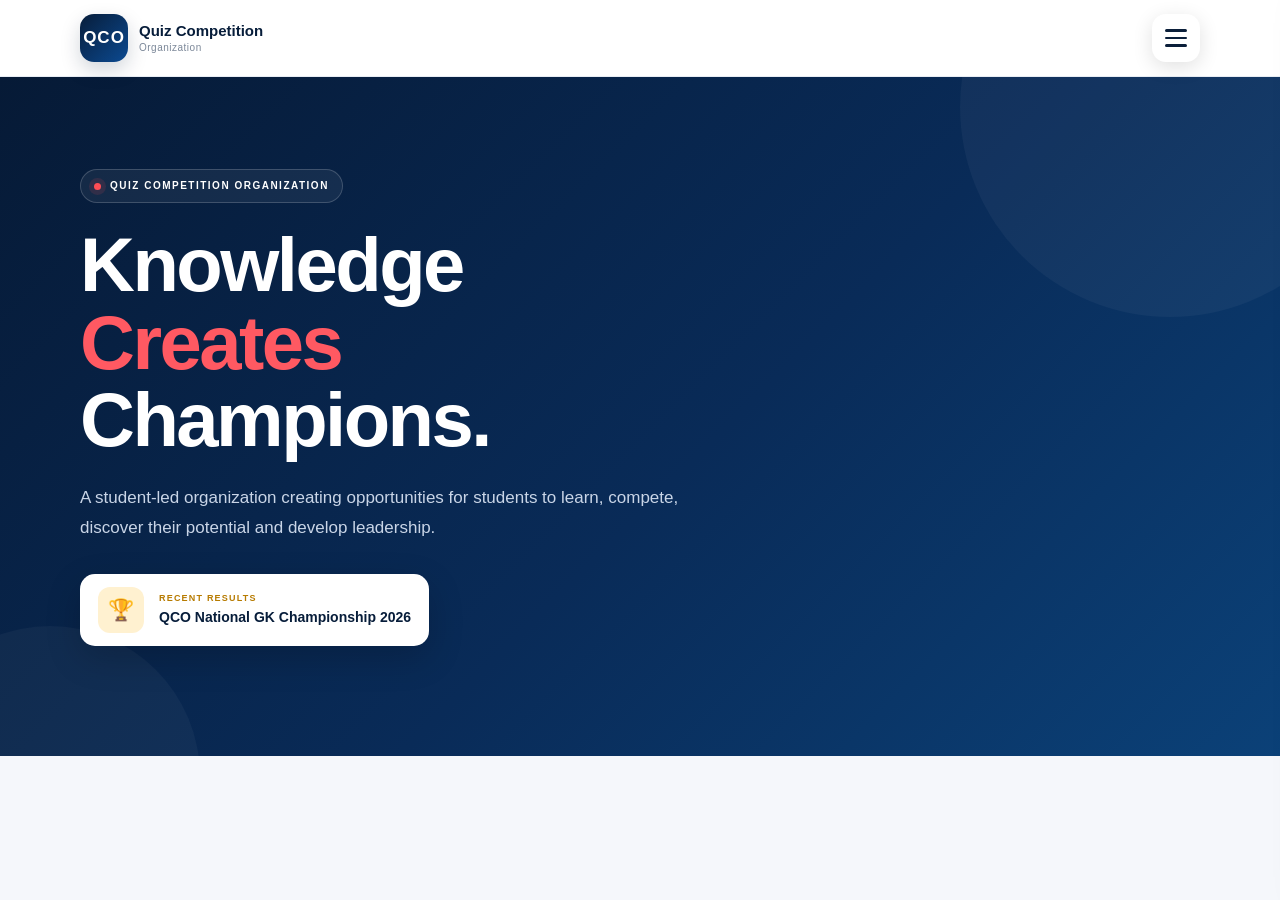
==== commit d679e5a2: "Update print statement to say 'Goodbye World'" ====
--- a/index.html
+++ b/index.html
@@ -1,1943 +1,2472 @@
 <!DOCTYPE html>
 <html lang="en">
 <head>
-  <meta charset="UTF-8">
-  <meta name="viewport" content="width=device-width, initial-scale=1.0">
-
-  <title>QCO | Quiz Competition Organization</title>
-
-  <meta
-    name="description"
-    content="Quiz Competition Organization (QCO) — Knowledge, Competition and Leadership."
-  >
-
-  <meta name="theme-color" content="#071a3d">
-
-  <link rel="stylesheet" href="style.css">
+
+    <meta charset="UTF-8">
+
+    <meta
+        name="viewport"
+        content="width=device-width, initial-scale=1.0"
+    >
+
+    <title>QCO | Quiz Competition Organization</title>
+
+    <meta
+        name="description"
+        content="Quiz Competition Organization (QCO) — Knowledge Creates Champions."
+    >
+
+    <meta name="theme-color" content="#071d3a">
+
+
+    <style>
+
+    /* ==================================================
+       GLOBAL
+    ================================================== */
+
+    * {
+        margin: 0;
+        padding: 0;
+        box-sizing: border-box;
+    }
+
+    html {
+        scroll-behavior: smooth;
+    }
+
+    body {
+        font-family:
+            Inter,
+            Arial,
+            Helvetica,
+            sans-serif;
+
+        background: #f5f7fb;
+        color: #172b4d;
+        line-height: 1.6;
+    }
+
+    body.qco-menu-open {
+        overflow: hidden;
+    }
+
+    a {
+        text-decoration: none;
+        color: inherit;
+    }
+
+    button {
+        font-family: inherit;
+    }
+
+    .container {
+        width: min(1120px, 92%);
+        margin: auto;
+    }
+
+
+    /* ==================================================
+       HEADER
+    ================================================== */
+
+    .qco-header {
+        position: sticky;
+        top: 0;
+        z-index: 5000;
+
+        background: rgba(255,255,255,0.94);
+
+        backdrop-filter: blur(14px);
+
+        border-bottom: 1px solid #e8edf4;
+    }
+
+    .qco-header-inner {
+        min-height: 76px;
+
+        display: flex;
+        align-items: center;
+        justify-content: space-between;
+
+        gap: 20px;
+    }
+
+
+    /* BRAND */
+
+    .qco-brand {
+        display: flex;
+        align-items: center;
+        gap: 11px;
+    }
+
+    .qco-brand-logo {
+        width: 48px;
+        height: 48px;
+
+        border-radius: 14px;
+
+        display: flex;
+        align-items: center;
+        justify-content: center;
+
+        background:
+            linear-gradient(
+                135deg,
+                #071d3a,
+                #0c4a91
+            );
+
+        color: white;
+
+        font-size: 17px;
+        font-weight: 900;
+
+        letter-spacing: 1px;
+
+        box-shadow:
+            0 8px 20px rgba(7,29,58,0.18);
+    }
+
+    .qco-brand-text {
+        display: flex;
+        flex-direction: column;
+        line-height: 1.15;
+    }
+
+    .qco-brand-text strong {
+        font-size: 15px;
+        color: #071d3a;
+    }
+
+    .qco-brand-text span {
+        margin-top: 3px;
+
+        font-size: 10px;
+        color: #7b8798;
+
+        letter-spacing: .5px;
+    }
+
+
+    /* ==================================================
+       HAMBURGER MENU
+    ================================================== */
+
+    .qco-menu-wrapper {
+        position: relative;
+        z-index: 9999;
+    }
+
+    .qco-menu-btn {
+        width: 48px;
+        height: 48px;
+
+        border: none;
+        border-radius: 14px;
+
+        background: #ffffff;
+
+        box-shadow:
+            0 5px 20px rgba(0,0,0,0.12);
+
+        display: flex;
+        flex-direction: column;
+
+        align-items: center;
+        justify-content: center;
+
+        gap: 5px;
+
+        cursor: pointer;
+
+        transition: .3s ease;
+    }
+
+    .qco-menu-btn:hover {
+        transform: scale(1.05);
+    }
+
+    .qco-menu-btn span {
+        width: 22px;
+        height: 2.5px;
+
+        background: #0b1f3a;
+
+        border-radius: 10px;
+
+        transition: .3s ease;
+    }
+
+
+    /* Overlay */
+
+    .qco-menu-overlay {
+        position: fixed;
+        inset: 0;
+
+        background:
+            rgba(5,15,30,.48);
+
+        backdrop-filter: blur(5px);
+
+        opacity: 0;
+        visibility: hidden;
+
+        transition: .3s ease;
+    }
+
+    .qco-menu-overlay.active {
+        opacity: 1;
+        visibility: visible;
+    }
+
+
+    /* Side Menu */
+
+    .qco-side-menu {
+        position: fixed;
+
+        top: 0;
+        right: -390px;
+
+        width: 350px;
+        max-width: 88%;
+
+        height: 100vh;
+
+        background: #ffffff;
+
+        box-shadow:
+            -10px 0 35px rgba(0,0,0,.18);
+
+        display: flex;
+        flex-direction: column;
+
+        transition:
+            right .35s cubic-bezier(.4,0,.2,1);
+
+        overflow-y: auto;
+    }
+
+    .qco-side-menu.active {
+        right: 0;
+    }
+
+
+    /* Menu Header */
+
+    .qco-menu-header {
+        padding: 28px 22px 22px;
+
+        background:
+            linear-gradient(
+                135deg,
+                #071d3a,
+                #0d3b66
+            );
+
+        color: white;
+
+        display: flex;
+        justify-content: space-between;
+        align-items: center;
+    }
+
+    .qco-menu-header h2 {
+        margin: 0;
+
+        font-size: 30px;
+        font-weight: 800;
+
+        letter-spacing: 1px;
+    }
+
+    .qco-menu-header p {
+        margin: 4px 0 0;
+
+        font-size: 11px;
+
+        opacity: .75;
+    }
+
+    .qco-close-btn {
+        width: 40px;
+        height: 40px;
+
+        border: 1px solid rgba(255,255,255,.25);
+
+        background:
+            rgba(255,255,255,.1);
+
+        color: white;
+
+        border-radius: 12px;
+
+        font-size: 28px;
+        line-height: 1;
+
+        cursor: pointer;
+
+        transition: .25s ease;
+    }
+
+    .qco-close-btn:hover {
+        background: white;
+        color: #071d3a;
+    }
+
+
+    /* Menu Links */
+
+    .qco-menu-links {
+        padding: 16px 12px;
+        flex: 1;
+    }
+
+    .qco-menu-links a {
+        display: flex;
+        align-items: center;
+
+        gap: 14px;
+
+        padding: 14px 15px;
+        margin-bottom: 5px;
+
+        color: #172b4d;
+
+        font-size: 15px;
+        font-weight: 600;
+
+        border-radius: 12px;
+
+        transition: .25s ease;
+    }
+
+    .qco-menu-links a:hover {
+        background: #eef4fb;
+
+        color: #0b3d91;
+
+        transform: translateX(4px);
+    }
+
+    .menu-icon {
+        width: 38px;
+        height: 38px;
+
+        display: flex;
+        align-items: center;
+        justify-content: center;
+
+        background: #f1f5fa;
+
+        border-radius: 10px;
+
+        font-size: 17px;
+
+        flex-shrink: 0;
+    }
+
+    .qco-menu-links a:hover .menu-icon {
+        background: #dce9f8;
+    }
+
+
+    /* Menu Footer */
+
+    .qco-menu-footer {
+        padding: 18px 20px;
+
+        border-top: 1px solid #e9edf2;
+
+        display: flex;
+        flex-direction: column;
+
+        gap: 3px;
+    }
+
+    .qco-menu-footer strong {
+        color: #0b2d52;
+        font-size: 14px;
+    }
+
+    .qco-menu-footer span {
+        color: #7a8699;
+        font-size: 11px;
+    }
+
+
+    /* ==================================================
+       HERO
+    ================================================== */
+
+    .hero {
+        position: relative;
+
+        overflow: hidden;
+
+        background:
+            linear-gradient(
+                135deg,
+                #061a36 0%,
+                #092b58 55%,
+                #0b4178 100%
+            );
+
+        color: white;
+
+        padding: 92px 0 110px;
+    }
+
+    .hero::before {
+        content: "";
+
+        position: absolute;
+
+        width: 420px;
+        height: 420px;
+
+        border-radius: 50%;
+
+        background:
+            rgba(255,255,255,.04);
+
+        top: -180px;
+        right: -100px;
+    }
+
+    .hero::after {
+        content: "";
+
+        position: absolute;
+
+        width: 300px;
+        height: 300px;
+
+        border-radius: 50%;
+
+        background:
+            rgba(255,255,255,.035);
+
+        bottom: -170px;
+        left: -100px;
+    }
+
+    .hero-grid {
+        position: relative;
+        z-index: 2;
+
+        display: grid;
+
+        grid-template-columns:
+            1.15fr .85fr;
+
+        align-items: center;
+
+        gap: 60px;
+    }
+
+
+    /* Hero Text */
+
+    .hero-label {
+        display: inline-flex;
+
+        align-items: center;
+        gap: 9px;
+
+        padding: 8px 13px;
+
+        border: 1px solid
+            rgba(255,255,255,.18);
+
+        border-radius: 30px;
+
+        background:
+            rgba(255,255,255,.06);
+
+        font-size: 10px;
+
+        font-weight: 800;
+
+        letter-spacing: 1.5px;
+
+        margin-bottom: 23px;
+    }
+
+    .hero-dot {
+        width: 7px;
+        height: 7px;
+
+        background: #ff4d55;
+
+        border-radius: 50%;
+
+        box-shadow:
+            0 0 0 5px
+            rgba(255,77,85,.12);
+    }
+
+    .hero h1 {
+        max-width: 700px;
+
+        font-size:
+            clamp(45px, 7vw, 76px);
+
+        line-height: 1.02;
+
+        letter-spacing: -2.5px;
+
+        margin-bottom: 24px;
+    }
+
+    .hero h1 span {
+        color: #ff5962;
+    }
+
+    .hero-description {
+        max-width: 600px;
+
+        color: #c9d5e7;
+
+        font-size: 17px;
+
+        line-height: 1.8;
+
+        margin-bottom: 30px;
+    }
+
+
+    /* Recent Result Button */
+
+    .recent-result-btn {
+        display: inline-flex;
+
+        align-items: center;
+
+        gap: 15px;
+
+        padding: 13px 18px;
+
+        max-width: 100%;
+
+        border-radius: 15px;
+
+        background: white;
+
+        color: #071d3a;
+
+        box-shadow:
+            0 12px 35px
+            rgba(0,0,0,.18);
+
+        transition: .3s ease;
+    }
+
+    .recent-result-btn:hover {
+        transform: translateY(-3px);
+
+        box-shadow:
+            0 18px 40px
+            rgba(0,0,0,.25);
+    }
+
+    .recent-result-icon {
+        width: 46px;
+        height: 46px;
+
+        border-radius: 12px;
+
+        background: #fff1d0;
+
+        display: flex;
+        align-items: center;
+        justify-content: center;
+
+        font-size: 21px;
+
+        flex-shrink: 0;
+    }
+
+    .recent-result-text {
+        display: flex;
+        flex-direction: column;
+
+        text-align: left;
+
+        min-width: 0;
+    }
+
+    .recent-result-text small {
+        color: #b77b00;
+
+        font-size: 9px;
+
+        font-weight: 800;
+
+        letter-spacing: 1.2px;
+    }
+
+    .recent-result-text strong {
+        font-size: 14px;
+
+        white-space: nowrap;
+        overflow: hidden;
+        text-overflow: ellipsis;
+    }
+
+    .recent-result-arrow {
+        margin-left: auto;
+
+        width: 36px;
+        height: 36px;
+
+        border-radius: 50%;
+
+        background: #071d3a;
+
+        color: white;
+
+        display: flex;
+        align-items: center;
+        justify-content: center;
+
+        flex-shrink: 0;
+    }
+
+
+    /* Hero Visual */
+
+    .hero-visual {
+        min-height: 390px;
+
+        display: flex;
+        align-items: center;
+        justify-content: center;
+
+        position: relative;
+    }
+
+    .qco-orbit {
+        width: 310px;
+        height: 310px;
+
+        border-radius: 50%;
+
+        border: 1px solid
+            rgba(255,255,255,.17);
+
+        display: flex;
+        align-items: center;
+        justify-content: center;
+
+        position: relative;
+    }
+
+    .qco-orbit::before {
+        content: "";
+
+        position: absolute;
+
+        width: 245px;
+        height: 245px;
+
+        border-radius: 50%;
+
+        border: 1px dashed
+            rgba(255,255,255,.22);
+    }
+
+    .qco-center {
+        width: 185px;
+        height: 185px;
+
+        border-radius: 50%;
+
+        background:
+            linear-gradient(
+                145deg,
+                #ffffff,
+                #e8eef7
+            );
+
+        color: #071d3a;
+
+        display: flex;
+        flex-direction: column;
+
+        align-items: center;
+        justify-content: center;
+
+        box-shadow:
+            0 20px 50px
+            rgba(0,0,0,.22);
+    }
+
+    .qco-center small {
+        font-size: 10px;
+
+        letter-spacing: 3px;
+
+        color: #7a8699;
+    }
+
+    .qco-center strong {
+        font-size: 45px;
+
+        line-height: 1;
+
+        margin: 6px 0;
+
+        letter-spacing: 2px;
+    }
+
+    .qco-center span {
+        font-size: 10px;
+
+        font-weight: 800;
+
+        letter-spacing: 2px;
+
+        color: #d71920;
+    }
+
+
+    /* Floating Cards */
+
+    .floating-info {
+        position: absolute;
+
+        padding: 13px 17px;
+
+        display: flex;
+
+        align-items: center;
+
+        gap: 11px;
+
+        background:
+            rgba(255,255,255,.1);
+
+        backdrop-filter: blur(10px);
+
+        border:
+            1px solid
+            rgba(255,255,255,.16);
+
+        border-radius: 14px;
+
+        box-shadow:
+            0 15px 35px
+            rgba(0,0,0,.14);
+    }
+
+    .floating-info.one {
+        top: 55px;
+        right: 5px;
+    }
+
+    .floating-info.two {
+        bottom: 50px;
+        left: 0;
+    }
+
+    .floating-icon {
+        width: 38px;
+        height: 38px;
+
+        border-radius: 10px;
+
+        background:
+            rgba(255,255,255,.13);
+
+        display: flex;
+        align-items: center;
+        justify-content: center;
+
+        font-weight: 900;
+    }
+
+    .floating-info strong {
+        display: block;
+
+        font-size: 11px;
+
+        letter-spacing: 1px;
+    }
+
+    .floating-info small {
+        display: block;
+
+        color: #b9c8dc;
+
+        font-size: 9px;
+    }
+
+
+    /* ==================================================
+       QUICK ACCESS
+    ================================================== */
+
+    .quick-access {
+        margin-top: -38px;
+
+        position: relative;
+
+        z-index: 10;
+
+        padding-bottom: 70px;
+    }
+
+    .quick-grid {
+        display: grid;
+
+        grid-template-columns:
+            repeat(2, 1fr);
+
+        gap: 20px;
+    }
+
+    .quick-card {
+        min-height: 145px;
+
+        padding: 25px 27px;
+
+        border-radius: 20px;
+
+        display: flex;
+
+        align-items: center;
+
+        gap: 18px;
+
+        transition: .3s ease;
+
+        box-shadow:
+            0 10px 35px
+            rgba(15,35,65,.10);
+    }
+
+    .quick-card:hover {
+        transform: translateY(-6px);
+
+        box-shadow:
+            0 20px 45px
+            rgba(15,35,65,.15);
+    }
+
+
+    /* Result */
+
+    .quick-result {
+        background: white;
+
+        border: 1px solid #e5eaf1;
+    }
+
+    .quick-result .quick-icon {
+        background: #fff2d2;
+        color: #b77b00;
+    }
+
+
+    /* Leaderboard */
+
+    .quick-leaderboard {
+        background:
+            linear-gradient(
+                135deg,
+                #071d3a,
+                #0c3e78
+            );
+
+        color: white;
+    }
+
+    .quick-leaderboard .quick-icon {
+        background:
+            rgba(255,255,255,.12);
+    }
+
+    .quick-icon {
+        width: 62px;
+        height: 62px;
+
+        border-radius: 16px;
+
+        display: flex;
+
+        align-items: center;
+        justify-content: center;
+
+        font-size: 25px;
+
+        flex-shrink: 0;
+    }
+
+    .quick-content {
+        flex: 1;
+    }
+
+    .quick-content span {
+        display: block;
+
+        font-size: 9px;
+
+        font-weight: 800;
+
+        letter-spacing: 1.4px;
+
+        margin-bottom: 4px;
+    }
+
+    .quick-result .quick-content span {
+        color: #b77b00;
+    }
+
+    .quick-leaderboard .quick-content span {
+        color: #a9c4e8;
+    }
+
+    .quick-content h3 {
+        font-size: 23px;
+
+        margin-bottom: 3px;
+    }
+
+    .quick-result h3 {
+        color: #071d3a;
+    }
+
+    .quick-content p {
+        font-size: 13px;
+
+        margin: 0;
+    }
+
+    .quick-result p {
+        color: #718096;
+    }
+
+    .quick-leaderboard p {
+        color: #c5d3e6;
+    }
+
+    .quick-arrow {
+        width: 42px;
+        height: 42px;
+
+        border-radius: 50%;
+
+        display: flex;
+        align-items: center;
+        justify-content: center;
+
+        font-size: 19px;
+
+        flex-shrink: 0;
+    }
+
+    .quick-result .quick-arrow {
+        background: #f1f4f8;
+        color: #071d3a;
+    }
+
+    .quick-leaderboard .quick-arrow {
+        background:
+            rgba(255,255,255,.12);
+        color: white;
+    }
+
+
+    /* ==================================================
+       GENERAL SECTIONS
+    ================================================== */
+
+    .section {
+        padding: 95px 0;
+    }
+
+    .section-label {
+        display: inline-block;
+
+        color: #d71920;
+
+        font-size: 10px;
+
+        font-weight: 900;
+
+        letter-spacing: 2px;
+
+        margin-bottom: 13px;
+    }
+
+    .section-title {
+        font-size:
+            clamp(32px, 5vw, 48px);
+
+        color: #071d3a;
+
+        line-height: 1.1;
+
+        letter-spacing: -1px;
+
+        margin-bottom: 16px;
+    }
+
+    .section-title span {
+        color: #d71920;
+    }
+
+    .section-description {
+        max-width: 650px;
+
+        color: #6d7a8d;
+
+        font-size: 15px;
+
+        line-height: 1.8;
+    }
+
+
+    /* ==================================================
+       ABOUT
+    ================================================== */
+
+    .about-heading {
+        display: grid;
+
+        grid-template-columns:
+            1fr 1fr;
+
+        gap: 60px;
+
+        align-items: end;
+
+        margin-bottom: 45px;
+    }
+
+    .about-grid {
+        display: grid;
+
+        grid-template-columns:
+            1.1fr .9fr;
+
+        gap: 22px;
+    }
+
+    .about-main {
+        padding: 42px;
+
+        background: white;
+
+        border:
+            1px solid #e4e9f0;
+
+        border-radius: 22px;
+
+        box-shadow:
+            0 12px 35px
+            rgba(20,40,70,.06);
+    }
+
+    .about-number {
+        color: #d71920;
+
+        font-size: 12px;
+
+        font-weight: 900;
+
+        letter-spacing: 2px;
+
+        margin-bottom: 30px;
+    }
+
+    .about-main h3 {
+        color: #071d3a;
+
+        font-size: 28px;
+
+        margin-bottom: 15px;
+    }
+
+    .about-main p {
+        color: #69778a;
+
+        font-size: 15px;
+
+        line-height: 1.8;
+
+        margin-bottom: 14px;
+    }
+
+    .about-link {
+        display: inline-flex;
+
+        align-items: center;
+
+        gap: 10px;
+
+        margin-top: 18px;
+
+        color: #0b3d91;
+
+        font-size: 13px;
+
+        font-weight: 800;
+    }
+
+    .about-link:hover {
+        color: #d71920;
+    }
+
+    .about-features {
+        display: grid;
+
+        gap: 12px;
+    }
+
+    .feature {
+        padding: 25px;
+
+        background: #071d3a;
+
+        border-radius: 18px;
+
+        color: white;
+    }
+
+    .feature:nth-child(2) {
+        background: #ffffff;
+
+        color: #172b4d;
+
+        border: 1px solid #e4e9f0;
+    }
+
+    .feature:nth-child(3) {
+        background: #f0f4f9;
+
+        color: #172b4d;
+    }
+
+    .feature-number {
+        font-size: 10px;
+
+        color: #d71920;
+
+        font-weight: 900;
+
+        letter-spacing: 2px;
+    }
+
+    .feature h4 {
+        margin: 8px 0 5px;
+
+        font-size: 20px;
+    }
+
+    .feature p {
+        font-size: 13px;
+
+        opacity: .75;
+
+        line-height: 1.6;
+    }
+
+
+    /* ==================================================
+       PURPOSE
+    ================================================== */
+
+    .purpose-section {
+        background: white;
+    }
+
+    .center-heading {
+        text-align: center;
+
+        max-width: 700px;
+
+        margin: 0 auto 45px;
+    }
+
+    .center-heading .section-description {
+        margin: auto;
+    }
+
+    .purpose-grid {
+        display: grid;
+
+        grid-template-columns:
+            repeat(3,1fr);
+
+        gap: 18px;
+    }
+
+    .purpose-card {
+        padding: 35px 30px;
+
+        border-radius: 20px;
+
+        background: #f6f8fb;
+
+        border: 1px solid #e7ebf1;
+
+        transition: .3s ease;
+    }
+
+    .purpose-card:hover {
+        transform: translateY(-5px);
+
+        box-shadow:
+            0 15px 35px
+            rgba(20,40,70,.09);
+    }
+
+    .purpose-card.featured {
+        background:
+            linear-gradient(
+                145deg,
+                #071d3a,
+                #0c417d
+            );
+
+        color: white;
+
+        border: none;
+    }
+
+    .purpose-number {
+        font-size: 11px;
+
+        color: #d71920;
+
+        font-weight: 900;
+
+        letter-spacing: 2px;
+    }
+
+    .purpose-card h3 {
+        margin: 20px 0 10px;
+
+        font-size: 24px;
+    }
+
+    .purpose-card p {
+        color: #718096;
+
+        font-size: 14px;
+
+        line-height: 1.7;
+    }
+
+    .purpose-card.featured p {
+        color: #c5d4e8;
+    }
+
+
+    /* ==================================================
+       AT A GLANCE
+    ================================================== */
+
+    .glance {
+        padding: 75px 0;
+
+        background:
+            linear-gradient(
+                135deg,
+                #071d3a,
+                #0a396e
+            );
+
+        color: white;
+    }
+
+    .glance-grid {
+        display: grid;
+
+        grid-template-columns:
+            .9fr 1.1fr;
+
+        gap: 60px;
+
+        align-items: center;
+    }
+
+    .glance h2 {
+        font-size:
+            clamp(30px,4vw,44px);
+
+        line-height: 1.1;
+
+        margin-bottom: 14px;
+    }
+
+    .glance p {
+        color: #c3d2e5;
+
+        font-size: 14px;
+
+        max-width: 450px;
+    }
+
+    .glance .section-label {
+        color: #ff6670;
+    }
+
+    .stats-grid {
+        display: grid;
+
+        grid-template-columns:
+            repeat(2,1fr);
+
+        gap: 12px;
+    }
+
+    .stat {
+        padding: 25px;
+
+        border-radius: 16px;
+
+        border:
+            1px solid
+            rgba(255,255,255,.12);
+
+        background:
+            rgba(255,255,255,.05);
+    }
+
+    .stat strong {
+        display: block;
+
+        font-size: 30px;
+
+        color: white;
+    }
+
+    .stat span {
+        color: #afc0d5;
+
+        font-size: 11px;
+    }
+
+
+    /* ==================================================
+       RECENT EVENT
+    ================================================== */
+
+    .recent-section {
+        background: #f5f7fb;
+    }
+
+    .recent-card {
+        display: grid;
+
+        grid-template-columns:
+            1fr 270px;
+
+        border-radius: 23px;
+
+        overflow: hidden;
+
+        background: white;
+
+        border: 1px solid #e3e8ef;
+
+        box-shadow:
+            0 12px 35px
+            rgba(20,40,70,.07);
+    }
+
+    .recent-main {
+        padding: 42px;
+    }
+
+    .status {
+        display: inline-block;
+
+        padding: 6px 11px;
+
+        border-radius: 30px;
+
+        background: #e8f7f0;
+
+        color: #16815b;
+
+        font-size: 9px;
+
+        font-weight: 900;
+
+        letter-spacing: 1px;
+
+        margin-bottom: 18px;
+    }
+
+    .recent-main h3 {
+        font-size: 29px;
+
+        color: #071d3a;
+
+        margin-bottom: 13px;
+    }
+
+    .recent-main p {
+        color: #69778a;
+
+        font-size: 14px;
+
+        line-height: 1.8;
+
+        max-width: 650px;
+    }
+
+    .event-info {
+        display: flex;
+
+        gap: 35px;
+
+        margin-top: 28px;
+
+        flex-wrap: wrap;
+    }
+
+    .event-info div {
+        display: flex;
+
+        flex-direction: column;
+    }
+
+    .event-info small {
+        color: #8792a2;
+
+        font-size: 9px;
+
+        text-transform: uppercase;
+
+        letter-spacing: 1px;
+    }
+
+    .event-info strong {
+        color: #071d3a;
+
+        font-size: 13px;
+    }
+
+    .recent-side {
+        background:
+            linear-gradient(
+                145deg,
+                #071d3a,
+                #0b437d
+            );
+
+        color: white;
+
+        padding: 35px;
+
+        display: flex;
+
+        flex-direction: column;
+
+        justify-content: center;
+    }
+
+    .recent-side span {
+        color: #a9c2df;
+
+        font-size: 10px;
+
+        letter-spacing: 2px;
+
+        font-weight: 800;
+    }
+
+    .recent-side strong {
+        font-size: 42px;
+
+        line-height: 1;
+
+        margin: 8px 0 20px;
+    }
+
+    .recent-side a {
+        display: inline-flex;
+
+        color: white;
+
+        font-size: 13px;
+
+        font-weight: 800;
+    }
+
+
+    /* ==================================================
+       WINNERS
+    ================================================== */
+
+    .winner-grid {
+        display: grid;
+
+        grid-template-columns:
+            repeat(3,1fr);
+
+        gap: 16px;
+
+        margin-bottom: 30px;
+    }
+
+    .winner-card {
+        background: white;
+
+        border: 1px solid #e4e9f0;
+
+        border-radius: 18px;
+
+        padding: 25px;
+
+        display: flex;
+
+        align-items: center;
+
+        gap: 16px;
+
+        transition: .3s ease;
+    }
+
+    .winner-card:hover {
+        transform: translateY(-4px);
+
+        box-shadow:
+            0 15px 35px
+            rgba(20,40,70,.08);
+    }
+
+    .winner-rank {
+        width: 48px;
+        height: 48px;
+
+        display: flex;
+
+        align-items: center;
+        justify-content: center;
+
+        border-radius: 13px;
+
+        background: #eef3f8;
+
+        color: #071d3a;
+
+        font-size: 13px;
+
+        font-weight: 900;
+    }
+
+    .winner-card:first-child .winner-rank {
+        background: #fff0c9;
+
+        color: #aa7300;
+    }
+
+    .winner-name strong {
+        display: block;
+
+        color: #071d3a;
+
+        font-size: 15px;
+    }
+
+    .winner-name span {
+        color: #8792a2;
+
+        font-size: 11px;
+    }
+
+    .view-results {
+        text-align: center;
+    }
+
+
+    /* ==================================================
+       BUTTONS
+    ================================================== */
+
+    .btn {
+        display: inline-flex;
+
+        align-items: center;
+        justify-content: center;
+
+        gap: 9px;
+
+        padding: 13px 20px;
+
+        border-radius: 12px;
+
+        font-size: 13px;
+
+        font-weight: 800;
+
+        transition: .3s ease;
+    }
+
+    .btn-primary {
+        background: #d71920;
+
+        color: white;
+
+        box-shadow:
+            0 8px 22px
+            rgba(215,25,32,.22);
+    }
+
+    .btn-primary:hover {
+        background: #b91218;
+
+        transform: translateY(-2px);
+    }
+
+    .btn-outline {
+        background: white;
+
+        color: #071d3a;
+
+        border: 1px solid #dce2ea;
+    }
+
+    .btn-outline:hover {
+        border-color: #071d3a;
+
+        transform: translateY(-2px);
+    }
+
+
+    /* ==================================================
+       LEADERSHIP
+    ================================================== */
+
+    .leadership {
+        background: #071d3a;
+
+        color: white;
+
+        padding: 80px 0;
+    }
+
+    .leadership-box {
+        display: grid;
+
+        grid-template-columns:
+            auto 1fr;
+
+        gap: 28px;
+
+        align-items: center;
+    }
+
+    .leader-mark {
+        width: 100px;
+        height: 100px;
+
+        border-radius: 25px;
+
+        display: flex;
+
+        align-items: center;
+        justify-content: center;
+
+        background:
+            rgba(255,255,255,.09);
+
+        border:
+            1px solid
+            rgba(255,255,255,.14);
+
+        font-size: 32px;
+
+        font-weight: 900;
+    }
+
+    .leadership .section-label {
+        color: #ff5b63;
+    }
+
+    .leadership h2 {
+        font-size: 34px;
+
+        margin-bottom: 3px;
+    }
+
+    .leader-role {
+        color: #ff6971;
+
+        font-size: 12px;
+
+        font-weight: 800;
+
+        letter-spacing: 1px;
+    }
+
+    .leadership p {
+        max-width: 650px;
+
+        margin-top: 13px;
+
+        color: #c2d0e2;
+
+        font-size: 14px;
+    }
+
+
+    /* ==================================================
+       FACEBOOK
+    ================================================== */
+
+    .community {
+        padding: 75px 0;
+    }
+
+    .community-card {
+        padding: 42px;
+
+        border-radius: 22px;
+
+        background:
+            linear-gradient(
+                135deg,
+                #ffffff,
+                #f0f5fb
+            );
+
+        border: 1px solid #e0e7ef;
+
+        display: flex;
+
+        align-items: center;
+
+        justify-content: space-between;
+
+        gap: 30px;
+    }
+
+    .community-card h2 {
+        color: #071d3a;
+
+        font-size: 31px;
+
+        margin-bottom: 8px;
+    }
+
+    .community-card p {
+        color: #718096;
+
+        font-size: 14px;
+    }
+
+    .facebook-btn {
+        display: inline-flex;
+
+        align-items: center;
+
+        gap: 11px;
+
+        padding: 13px 18px;
+
+        background: #1877f2;
+
+        color: white;
+
+        border-radius: 12px;
+
+        font-size: 12px;
+
+        font-weight: 800;
+
+        white-space: nowrap;
+
+        box-shadow:
+            0 8px 22px
+            rgba(24,119,242,.2);
+
+        transition: .3s ease;
+    }
+
+    .facebook-btn:hover {
+        transform: translateY(-3px);
+    }
+
+    .facebook-btn span {
+        width: 27px;
+        height: 27px;
+
+        border-radius: 50%;
+
+        background: white;
+
+        color: #1877f2;
+
+        display: flex;
+
+        align-items: center;
+        justify-content: center;
+
+        font-size: 17px;
+
+        font-weight: 900;
+    }
+
+
+    /* ==================================================
+       FOOTER
+    ================================================== */
+
+    footer {
+        background: #04152c;
+
+        color: white;
+
+        padding-top: 55px;
+    }
+
+    .footer-grid {
+        display: grid;
+
+        grid-template-columns:
+            1.6fr
+            1fr
+            1fr
+            1fr;
+
+        gap: 35px;
+
+        padding-bottom: 45px;
+    }
+
+    .footer-logo {
+        width: 50px;
+        height: 50px;
+
+        border-radius: 13px;
+
+        display: flex;
+
+        align-items: center;
+        justify-content: center;
+
+        background: white;
+
+        color: #071d3a;
+
+        font-weight: 900;
+
+        margin-bottom: 15px;
+    }
+
+    .footer-about h3 {
+        font-size: 16px;
+
+        margin-bottom: 8px;
+    }
+
+    .footer-about p {
+        max-width: 300px;
+
+        color: #95a9c0;
+
+        font-size: 12px;
+
+        line-height: 1.7;
+    }
+
+    .footer-column h4 {
+        font-size: 12px;
+
+        margin-bottom: 14px;
+
+        color: white;
+    }
+
+    .footer-column a {
+        display: block;
+
+        color: #8ea2ba;
+
+        font-size: 12px;
+
+        margin-bottom: 9px;
+
+        transition: .2s ease;
+    }
+
+    .footer-column a:hover {
+        color: white;
+    }
+
+    .footer-bottom {
+        border-top:
+            1px solid
+            rgba(255,255,255,.08);
+
+        padding: 18px 0;
+
+        color: #758aa3;
+
+        font-size: 10px;
+    }
+
+    .footer-bottom-inner {
+        display: flex;
+
+        align-items: center;
+
+        justify-content: space-between;
+
+        gap: 20px;
+    }
+
+
+    /* ==================================================
+       MOBILE
+    ================================================== */
+
+    @media (max-width: 850px) {
+
+        .desktop-nav {
+            display: none;
+        }
+
+        .hero-grid,
+        .about-grid,
+        .glance-grid,
+        .recent-card {
+            grid-template-columns: 1fr;
+        }
+
+        .hero {
+            padding: 70px 0 90px;
+        }
+
+        .hero-visual {
+            min-height: 330px;
+        }
+
+        .hero h1 {
+            letter-spacing: -1.5px;
+        }
+
+        .about-heading {
+            grid-template-columns: 1fr;
+
+            gap: 15px;
+        }
+
+        .purpose-grid,
+        .winner-grid {
+            grid-template-columns: 1fr;
+        }
+
+        .recent-side {
+            min-height: 180px;
+        }
+
+        .footer-grid {
+            grid-template-columns:
+                repeat(2,1fr);
+        }
+
+    }
+
+
+    @media (max-width: 600px) {
+
+        .container {
+            width: min(92%, 500px);
+        }
+
+        .qco-header-inner {
+            min-height: 68px;
+        }
+
+        .qco-brand-logo {
+            width: 43px;
+            height: 43px;
+        }
+
+        .qco-brand-text strong {
+            font-size: 13px;
+        }
+
+        .qco-brand-text span {
+            font-size: 9px;
+        }
+
+        .qco-menu-btn {
+            width: 44px;
+            height: 44px;
+        }
+
+        .hero {
+            padding: 60px 0 85px;
+        }
+
+        .hero h1 {
+            font-size: 46px;
+        }
+
+        .hero-description {
+            font-size: 15px;
+        }
+
+        .hero-visual {
+            min-height: 290px;
+        }
+
+        .qco-orbit {
+            width: 245px;
+            height: 245px;
+        }
+
+        .qco-orbit::before {
+            width: 195px;
+            height: 195px;
+        }
+
+        .qco-center {
+            width: 145px;
+            height: 145px;
+        }
+
+        .qco-center strong {
+            font-size: 34px;
+        }
+
+        .floating-info.one {
+            top: 25px;
+            right: 0;
+        }
+
+        .floating-info.two {
+            bottom: 15px;
+            left: 0;
+        }
+
+        .quick-access {
+            margin-top: -25px;
+        }
+
+        .quick-grid {
+            grid-template-columns: 1fr;
+        }
+
+        .quick-card {
+            min-height: 125px;
+            padding: 19px;
+        }
+
+        .quick-icon {
+            width: 52px;
+            height: 52px;
+        }
+
+        .quick-content h3 {
+            font-size: 20px;
+        }
+
+        .quick-content p {
+            font-size: 12px;
+        }
+
+        .section {
+            padding: 70px 0;
+        }
+
+        .about-main {
+            padding: 28px;
+        }
+
+        .glance {
+            padding: 60px 0;
+        }
+
+        .stats-grid {
+            grid-template-columns: 1fr;
+        }
+
+        .recent-main {
+            padding: 28px;
+        }
+
+        .recent-main h3 {
+            font-size: 24px;
+        }
+
+        .recent-side {
+            padding: 28px;
+        }
+
+        .community-card {
+            padding: 28px;
+
+            align-items: flex-start;
+
+            flex-direction: column;
+        }
+
+        .community-card h2 {
+            font-size: 26px;
+        }
+
+        .leadership-box {
+            grid-template-columns: 1fr;
+        }
+
+        .footer-grid {
+            grid-template-columns: 1fr 1fr;
+        }
+
+        .footer-bottom-inner {
+            flex-direction: column;
+
+            align-items: flex-start;
+        }
+
+    }
+
+
+    @media (max-width: 500px) {
+
+        .qco-side-menu {
+            width: 320px;
+        }
+
+        .qco-menu-btn {
+            width: 44px;
+            height: 44px;
+        }
+
+        .recent-result-btn {
+            width: 100%;
+        }
+
+        .recent-result-text strong {
+            max-width: 190px;
+        }
+
+        .footer-grid {
+            grid-template-columns: 1fr;
+        }
+
+    }
+
+    </style>
+
 </head>
 
+
 <body>
 
 
-  <!-- =====================================================
-       HEADER
-  ====================================================== -->
-
-  
-<!-- QCO Hamburger Menu -->
-<div class="qco-menu-wrapper">
-
-    <!-- Menu Button -->
-    <button class="qco-menu-btn" id="qcoMenuBtn" aria-label="Open Menu">
-        <span></span>
-        <span></span>
-        <span></span>
-    </button>
-
-    <!-- Overlay -->
-    <div class="qco-menu-overlay" id="qcoMenuOverlay"></div>
-
-    <!-- Side Menu -->
-    <nav class="qco-side-menu" id="qcoSideMenu">
-
-        <div class="qco-menu-header">
-            <div>
-                <h2>QCO</h2>
-                <p>Quiz Competition Organization</p>
+<!-- =====================================================
+     HEADER
+====================================================== -->
+
+<header class="qco-header">
+
+    <div class="container qco-header-inner">
+
+
+        <!-- BRAND -->
+
+        <a
+            href="index.html"
+            class="qco-brand"
+        >
+
+            <div class="qco-brand-logo">
+                QCO
             </div>
 
-            <button class="qco-close-btn" id="qcoCloseBtn">
-                ×
+            <div class="qco-brand-text">
+
+                <strong>
+                    Quiz Competition
+                </strong>
+
+                <span>
+                    Organization
+                </span>
+
+            </div>
+
+        </a>
+
+
+        <!-- QCO HAMBURGER MENU -->
+
+        <div class="qco-menu-wrapper">
+
+
+            <!-- Menu Button -->
+
+            <button
+                class="qco-menu-btn"
+                id="qcoMenuBtn"
+                aria-label="Open Menu"
+                aria-expanded="false"
+            >
+
+                <span></span>
+                <span></span>
+                <span></span>
+
             </button>
+
+
+            <!-- Overlay -->
+
+            <div
+                class="qco-menu-overlay"
+                id="qcoMenuOverlay"
+            ></div>
+
+
+            <!-- Side Menu -->
+
+            <nav
+                class="qco-side-menu"
+                id="qcoSideMenu"
+            >
+
+
+                <div class="qco-menu-header">
+
+                    <div>
+
+                        <h2>
+                            QCO
+                        </h2>
+
+                        <p>
+                            Quiz Competition Organization
+                        </p>
+
+                    </div>
+
+
+                    <button
+                        class="qco-close-btn"
+                        id="qcoCloseBtn"
+                        aria-label="Close Menu"
+                    >
+                        ×
+                    </button>
+
+                </div>
+
+
+
+                <div class="qco-menu-links">
+
+
+                    <a href="about.html">
+
+                        <span class="menu-icon">
+                            ℹ️
+                        </span>
+
+                        <span>
+                            About
+                        </span>
+
+                    </a>
+
+
+                    <a href="certificate-verification.html">
+
+                        <span class="menu-icon">
+                            ✓
+                        </span>
+
+                        <span>
+                            Certificate Verification
+                        </span>
+
+                    </a>
+
+
+                    <a href="contact.html">
+
+                        <span class="menu-icon">
+                            ✉️
+                        </span>
+
+                        <span>
+                            Contact
+                        </span>
+
+                    </a>
+
+
+                    <a href="events.html">
+
+                        <span class="menu-icon">
+                            📅
+                        </span>
+
+                        <span>
+                            Events
+                        </span>
+
+                    </a>
+
+
+                    <a href="leaderboard.html">
+
+                        <span class="menu-icon">
+                            🏆
+                        </span>
+
+                        <span>
+                            Leaderboard
+                        </span>
+
+                    </a>
+
+
+                    <a href="prizes.html">
+
+                        <span class="menu-icon">
+                            🎁
+                        </span>
+
+                        <span>
+                            Prizes
+                        </span>
+
+                    </a>
+
+
+                    <a href="registration.html">
+
+                        <span class="menu-icon">
+                            📝
+                        </span>
+
+                        <span>
+                            Registration
+                        </span>
+
+                    </a>
+
+
+                    <a href="results.html">
+
+                        <span class="menu-icon">
+                            📊
+                        </span>
+
+                        <span>
+                            Results
+                        </span>
+
+                    </a>
+
+
+                </div>
+
+
+
+                <div class="qco-menu-footer">
+
+                    <strong>
+                        QCO
+                    </strong>
+
+                    <span>
+                        Knowledge Creates Champions
+                    </span>
+
+                </div>
+
+
+            </nav>
+
         </div>
 
-        <div class="qco-menu-links">
-
-            <a href="about.html">
-                <span class="menu-icon">ℹ️</span>
-                <span>About</span>
-            </a>
-
-            <a href="certificate-verification.html">
-                <span class="menu-icon">✓</span>
-                <span>Certificate Verification</span>
-            </a>
-
-            <a href="contact.html">
-                <span class="menu-icon">✉️</span>
-                <span>Contact</span>
-            </a>
-
-            <a href="events.html">
-                <span class="menu-icon">📅</span>
-                <span>Events</span>
-            </a>
-
-            <a href="leaderboard.html">
-                <span class="menu-icon">🏆</span>
-                <span>Leaderboard</span>
-            </a>
-
-            <a href="prizes.html">
-                <span class="menu-icon">🎁</span>
-                <span>Prizes</span>
-            </a>
-
-            <a href="registration.html">
-                <span class="menu-icon">📝</span>
-                <span>Registration</span>
-            </a>
-
-            <a href="results.html">
-                <span class="menu-icon">📊</span>
-                <span>Results</span>
-            </a>
-
-        </div>
-
-        <div class="qco-menu-footer">
-            <strong>QCO</strong>
-            <span>Knowledge Creates Champions</span>
-        </div>
-
-    </nav>
-</div>
-
-
-<style>
-
-/* ================================
-   QCO HAMBURGER MENU
-================================ */
-
-.qco-menu-wrapper {
-    position: relative;
-    z-index: 9999;
-}
-
-/* Hamburger Button */
-
-.qco-menu-btn {
-    width: 48px;
-    height: 48px;
-    border: none;
-    border-radius: 14px;
-    background: #ffffff;
-    box-shadow: 0 5px 20px rgba(0,0,0,0.12);
-    display: flex;
-    flex-direction: column;
-    align-items: center;
-    justify-content: center;
-    gap: 5px;
-    cursor: pointer;
-    transition: 0.3s ease;
-}
-
-.qco-menu-btn:hover {
-    transform: scale(1.05);
-}
-
-.qco-menu-btn span {
-    width: 22px;
-    height: 2.5px;
-    background: #0b1f3a;
-    border-radius: 10px;
-    transition: 0.3s ease;
-}
-
-
-/* Overlay */
-
-.qco-menu-overlay {
-    position: fixed;
-    inset: 0;
-    background: rgba(5, 15, 30, 0.45);
-    backdrop-filter: blur(4px);
-    opacity: 0;
-    visibility: hidden;
-    transition: 0.3s ease;
-}
-
-.qco-menu-overlay.active {
-    opacity: 1;
-    visibility: visible;
-}
-
-
-/* Side Menu */
-
-.qco-side-menu {
-    position: fixed;
-    top: 0;
-    right: -390px;
-    width: 350px;
-    max-width: 88%;
-    height: 100vh;
-
-    background: #ffffff;
-
-    box-shadow: -10px 0 35px rgba(0,0,0,0.18);
-
-    display: flex;
-    flex-direction: column;
-
-    transition: right 0.35s cubic-bezier(.4,0,.2,1);
-
-    overflow-y: auto;
-}
-
-.qco-side-menu.active {
-    right: 0;
-}
-
-
-/* Header */
-
-.qco-menu-header {
-    padding: 28px 22px 22px;
-
-    background: linear-gradient(
-        135deg,
-        #071d3a,
-        #0d3b66
-    );
-
-    color: white;
-
-    display: flex;
-    justify-content: space-between;
-    align-items: center;
-}
-
-.qco-menu-header h2 {
-    margin: 0;
-    font-size: 30px;
-    font-weight: 800;
-    letter-spacing: 1px;
-}
-
-.qco-menu-header p {
-    margin: 4px 0 0;
-    font-size: 11px;
-    opacity: 0.75;
-}
-
-.qco-close-btn {
-    width: 40px;
-    height: 40px;
-
-    border: 1px solid rgba(255,255,255,0.25);
-    background: rgba(255,255,255,0.1);
-
-    color: white;
-
-    border-radius: 12px;
-
-    font-size: 28px;
-    line-height: 1;
-
-    cursor: pointer;
-
-    transition: 0.25s ease;
-}
-
-.qco-close-btn:hover {
-    background: #ffffff;
-    color: #071d3a;
-}
-
-
-/* Menu Links */
-
-.qco-menu-links {
-    padding: 16px 12px;
-    flex: 1;
-}
-
-.qco-menu-links a {
-    display: flex;
-    align-items: center;
-
-    gap: 14px;
-
-    padding: 14px 15px;
-    margin-bottom: 5px;
-
-    text-decoration: none;
-
-    color: #172b4d;
-
-    font-size: 15px;
-    font-weight: 600;
-
-    border-radius: 12px;
-
-    transition: 0.25s ease;
-}
-
-.qco-menu-links a:hover {
-    background: #eef4fb;
-    color: #0b3d91;
-    transform: translateX(4px);
-}
-
-
-/* Icons */
-
-.menu-icon {
-    width: 38px;
-    height: 38px;
-
-    display: flex;
-    align-items: center;
-    justify-content: center;
-
-    background: #f1f5fa;
-
-    border-radius: 10px;
-
-    font-size: 17px;
-
-    flex-shrink: 0;
-}
-
-.qco-menu-links a:hover .menu-icon {
-    background: #dce9f8;
-}
-
-
-/* Footer */
-
-.qco-menu-footer {
-    padding: 18px 20px;
-
-    border-top: 1px solid #e9edf2;
-
-    display: flex;
-    flex-direction: column;
-    gap: 3px;
-}
-
-.qco-menu-footer strong {
-    color: #0b2d52;
-    font-size: 14px;
-}
-
-.qco-menu-footer span {
-    color: #7a8699;
-    font-size: 11px;
-}
-
-
-/* Mobile */
-
-@media (max-width: 500px) {
-
-    .qco-side-menu {
-        width: 320px;
-    }
-
-    .qco-menu-btn {
-        width: 44px;
-        height: 44px;
-    }
-
-}
-
-
-/* Prevent page scrolling when menu opens */
-
-body.qco-menu-open {
-    overflow: hidden;
-}
-
-</style>
-
-
-<script>
-
-/* ================================
-   QCO MENU JAVASCRIPT
-================================ */
-
-const qcoMenuBtn = document.getElementById("qcoMenuBtn");
-const qcoSideMenu = document.getElementById("qcoSideMenu");
-const qcoMenuOverlay = document.getElementById("qcoMenuOverlay");
-const qcoCloseBtn = document.getElementById("qcoCloseBtn");
-
-function openQCOMenu() {
-    qcoSideMenu.classList.add("active");
-    qcoMenuOverlay.classList.add("active");
-    document.body.classList.add("qco-menu-open");
-}
-
-function closeQCOMenu() {
-    qcoSideMenu.classList.remove("active");
-    qcoMenuOverlay.classList.remove("active");
-    document.body.classList.remove("qco-menu-open");
-}
-
-qcoMenuBtn.addEventListener("click", openQCOMenu);
-
-qcoCloseBtn.addEventListener("click", closeQCOMenu);
-
-qcoMenuOverlay.addEventListener("click", closeQCOMenu);
-
-
-/* ESC key */
-
-document.addEventListener("keydown", function(event) {
-
-    if (event.key === "Escape") {
-        closeQCOMenu();
-    }
-
-});
-
-  </script>
-
-  <!-- =====================================================
-       FULL SCREEN MENU
-  ====================================================== -->
-
-  <div class="menu-overlay" id="menuOverlay">
-
-    <div class="menu-panel">
-
-      <div class="menu-top">
-
-        <div>
-
-          <span class="menu-label">
-            QCO MENU
-          </span>
-
-          <h2>
-            Explore QCO
-          </h2>
-
-        </div>
-
-
-        <button
-          class="menu-close"
-          id="menuClose"
-          aria-label="Close menu">
-
-          ×
-
-        </button>
-
-      </div>
-
-
-      <div class="menu-grid">
-
-
-        <a href="index.html" class="menu-card current">
-
-          <span class="menu-number">
-            01
-          </span>
-
-          <div>
-            <strong>Home</strong>
-            <small>QCO Overview</small>
-          </div>
-
-          <span class="menu-arrow">
-            →
-          </span>
-
-        </a>
-
-
-        <a href="about.html" class="menu-card">
-
-          <span class="menu-number">
-            02
-          </span>
-
-          <div>
-            <strong>About</strong>
-            <small>Who We Are</small>
-          </div>
-
-          <span class="menu-arrow">
-            →
-          </span>
-
-        </a>
-
-
-        <a href="events.html" class="menu-card">
-
-          <span class="menu-number">
-            03
-          </span>
-
-          <div>
-            <strong>Events</strong>
-            <small>Competitions & Activities</small>
-          </div>
-
-          <span class="menu-arrow">
-            →
-          </span>
-
-        </a>
-
-
-        <a href="registration.html" class="menu-card">
-
-          <span class="menu-number">
-            04
-          </span>
-
-          <div>
-            <strong>Registration</strong>
-            <small>Join a Competition</small>
-          </div>
-
-          <span class="menu-arrow">
-            →
-          </span>
-
-        </a>
-
-
-        <a href="results.html" class="menu-card">
-
-          <span class="menu-number">
-            05
-          </span>
-
-          <div>
-            <strong>Results</strong>
-            <small>Official Results</small>
-          </div>
-
-          <span class="menu-arrow">
-            →
-          </span>
-
-        </a>
-
-
-        <a href="leaderboard.html" class="menu-card">
-
-          <span class="menu-number">
-            06
-          </span>
-
-          <div>
-            <strong>Leaderboard</strong>
-            <small>Rankings & Performance</small>
-          </div>
-
-          <span class="menu-arrow">
-            →
-          </span>
-
-        </a>
-
-
-        <a href="prizes.html" class="menu-card">
-
-          <span class="menu-number">
-            07
-          </span>
-
-          <div>
-            <strong>Prizes</strong>
-            <small>Rewards & Recognition</small>
-          </div>
-
-          <span class="menu-arrow">
-            →
-          </span>
-
-        </a>
-
-
-        <a href="certificate-verification.html" class="menu-card">
-
-          <span class="menu-number">
-            08
-          </span>
-
-          <div>
-            <strong>Certificate Verification</strong>
-            <small>Verify a QCO Certificate</small>
-          </div>
-
-          <span class="menu-arrow">
-            →
-          </span>
-
-        </a>
-
-
-        <a href="contact.html" class="menu-card">
-
-          <span class="menu-number">
-            09
-          </span>
-
-          <div>
-            <strong>Contact</strong>
-            <small>Get in Touch</small>
-          </div>
-
-          <span class="menu-arrow">
-            →
-          </span>
-
-        </a>
-
-
-        <a href="admin.html" class="menu-card admin-menu">
-
-          <span class="menu-number">
-            10
-          </span>
-
-          <div>
-            <strong>Admin</strong>
-            <small>Administration Panel</small>
-          </div>
-
-          <span class="menu-arrow">
-            →
-          </span>
-
-        </a>
-
-      </div>
-
-
-      <div class="menu-footer">
-
-        <span>
-          Knowledge • Competition • Leadership
-        </span>
-
-        <span>
-          © 2026 QCO
-        </span>
-
-      </div>
-
     </div>
 
-  </div>
-
-
-
-  <!-- =====================================================
-       MAIN CONTENT
-  ====================================================== -->
-
-  <main>
-
-
-    <!-- =================================================
-         HERO
-    ================================================== -->
-
-    <section class="hero">
-
-      <div class="hero-background-shape shape-one"></div>
-      <div class="hero-background-shape shape-two"></div>
-
-
-      <div class="container hero-container">
+</header>
+
+
+
+<!-- =====================================================
+     MAIN
+====================================================== -->
+
+<main>
+
+
+<!-- =====================================================
+     HERO
+====================================================== -->
+
+<section class="hero">
+
+
+    <div class="container hero-grid">
 
 
         <div class="hero-content">
 
 
-          <div class="hero-tag">
-
-            <span class="pulse-dot"></span>
-
-            QUIZ COMPETITION ORGANIZATION
-
-          </div>
-
-
-          <h1>
-
-            Knowledge
-            <span>Creates</span>
-            Champions.
-
-          </h1>
-
-
-          <p class="hero-description">
-
-            A student-led platform dedicated to
-            knowledge, competition, learning and
-            leadership.
-
-          </p>
-
-
-          <!-- RECENT RESULTS BUTTON -->
-
-          <a
-            href="results.html"
-            class="btn btn-primary hero-result-button">
-
-            <span class="result-icon">
-              🏆
-            </span>
-
-            <span>
-
-              <small>
-                RECENT RESULTS
-              </small>
-
-              <strong>
-                QCO National GK Championship 2026
-              </strong>
-
-            </span>
-
-            <span class="result-arrow">
-              →
-            </span>
-
-          </a>
-
-
-          <div class="hero-note">
-
-            <span>
-              ★
-            </span>
-
-            Learn. Compete. Grow.
-
-          </div>
-
-
-        </div>
-
-
-
-        <!-- HERO VISUAL -->
-
-        <div class="hero-visual">
-
-
-          <div class="hero-circle">
-
-            <div class="circle-inner">
-
-              <span class="circle-small">
-                EST.
-              </span>
-
-              <strong>
-                2025
-              </strong>
-
-              <span class="circle-line"></span>
-
-              <span>
-                QCO
-              </span>
+            <div class="hero-label">
+
+                <span class="hero-dot"></span>
+
+                QUIZ COMPETITION ORGANIZATION
 
             </div>
 
-          </div>
-
-
-          <div class="floating-card card-top">
-
-            <span class="floating-icon">
-              ?
-            </span>
-
-            <div>
-
-              <strong>
-                THINK
-              </strong>
-
-              <small>
-                Question everything
-              </small>
-
-            </div>
-
-          </div>
-
-
-          <div class="floating-card card-bottom">
-
-            <span class="floating-icon">
-              ✓
-            </span>
-
-            <div>
-
-              <strong>
-                COMPETE
-              </strong>
-
-              <small>
-                Challenge yourself
-              </small>
-
-            </div>
-
-          </div>
-
-
-        </div>
-
-      </div>
-
-    </section>
-
-
-
-    <!-- =================================================
-         QUICK ACCESS
-    ================================================== -->
-
-    <section class="quick-access">
-
-      <div class="container">
-
-        <div class="quick-access-grid">
-
-
-          <!-- TODAY'S RESULT -->
-
-          <a
-            href="results.html"
-            class="quick-access-card results-card">
-
-            <div class="quick-card-icon">
-              🏆
-            </div>
-
-
-            <div class="quick-card-content">
-
-              <span>
-                OFFICIAL UPDATE
-              </span>
-
-              <h3>
-                আজকের রেজাল্ট
-              </h3>
-
-              <p>
-                সর্বশেষ প্রতিযোগিতার ফলাফল দেখুন
-              </p>
-
-            </div>
-
-
-            <div class="quick-card-arrow">
-              →
-            </div>
-
-          </a>
-
-
-
-          <!-- LEADERBOARD -->
-
-          <a
-            href="leaderboard.html"
-            class="quick-access-card leaderboard-card">
-
-            <div class="quick-card-icon">
-              📊
-            </div>
-
-
-            <div class="quick-card-content">
-
-              <span>
-                RANKINGS
-              </span>
-
-              <h3>
-                লিডারবোর্ড
-              </h3>
-
-              <p>
-                অংশগ্রহণকারীদের বর্তমান অবস্থান দেখুন
-              </p>
-
-            </div>
-
-
-            <div class="quick-card-arrow">
-              →
-            </div>
-
-          </a>
-
-
-        </div>
-
-      </div>
-
-    </section>
-
-
-
-    <!-- =================================================
-         ABOUT US
-    ================================================== -->
-
-    <section class="section about-section">
-
-      <div class="container">
-
-
-        <div class="section-intro">
-
-          <div>
-
-            <span class="section-label">
-              ABOUT US
-            </span>
-
-            <h2>
-
-              A platform built around
-              <span>knowledge.</span>
-
-            </h2>
-
-          </div>
-
-
-          <p>
-
-            QCO brings together students who believe
-            that learning becomes more meaningful when
-            knowledge is tested, shared and celebrated.
-
-          </p>
-
-        </div>
-
-
-
-        <div class="about-grid">
-
-
-          <!-- MAIN ABOUT -->
-
-          <div class="about-main-card">
-
-            <div class="about-card-number">
-              01
-            </div>
-
-
-            <h3>
-              What is QCO?
-            </h3>
-
-
-            <p>
-
-              Quiz Competition Organization (QCO) is
-              a student-led knowledge and quiz
-              organization created to encourage
-              learning, healthy competition and
-              leadership among young people.
+
+            <h1>
+
+                Knowledge
+                <span>Creates</span>
+                Champions.
+
+            </h1>
+
+
+            <p class="hero-description">
+
+                A student-led organization creating
+                opportunities for students to learn,
+                compete, discover their potential and
+                develop leadership.
 
             </p>
 
 
-            <p>
-
-              We aim to create an environment where
-              students can learn, compete and grow
-              through meaningful educational activities.
-
-            </p>
-
+            <!-- RECENT RESULTS -->
 
             <a
-              href="about.html"
-              class="arrow-link">
-
-              Learn more about QCO
-
-              <span>
-                →
-              </span>
-
-            </a>
-
-          </div>
-
-
-
-          <!-- THREE FEATURES -->
-
-          <div class="about-side-card">
-
-
-            <div class="mini-feature">
-
-              <span class="mini-icon">
-                01
-              </span>
-
-              <div>
-
-                <h4>
-                  Learn
-                </h4>
-
-                <p>
-                  Expand knowledge beyond the classroom.
-                </p>
-
-              </div>
-
-            </div>
-
-
-
-            <div class="mini-feature">
-
-              <span class="mini-icon">
-                02
-              </span>
-
-              <div>
-
-                <h4>
-                  Compete
-                </h4>
-
-                <p>
-                  Test yourself in meaningful competitions.
-                </p>
-
-              </div>
-
-            </div>
-
-
-
-            <div class="mini-feature">
-
-              <span class="mini-icon">
-                03
-              </span>
-
-              <div>
-
-                <h4>
-                  Lead
-                </h4>
-
-                <p>
-                  Build confidence and leadership skills.
-                </p>
-
-              </div>
-
-            </div>
-
-
-          </div>
-
-        </div>
-
-      </div>
-
-    </section>
-
-
-
-    <!-- =================================================
-         WHY QCO
-    ================================================== -->
-
-    <section class="section why-section">
-
-      <div class="container">
-
-
-        <div class="center-heading">
-
-          <span class="section-label">
-            OUR PURPOSE
-          </span>
-
-          <h2>
-            More than a competition.
-          </h2>
-
-          <p>
-
-            QCO focuses on the growth that happens
-            before, during and after every competition.
-
-          </p>
-
-        </div>
-
-
-
-        <div class="why-grid">
-
-
-          <div class="why-card">
-
-            <span class="why-number">
-              01
-            </span>
-
-            <h3>
-              Knowledge
-            </h3>
-
-            <p>
-
-              Encourage curiosity and continuous
-              learning through quizzes and
-              educational activities.
-
-            </p>
-
-          </div>
-
-
-
-          <div class="why-card featured">
-
-            <span class="why-number">
-              02
-            </span>
-
-            <h3>
-              Confidence
-            </h3>
-
-            <p>
-
-              Give students a platform to challenge
-              themselves and demonstrate what they know.
-
-            </p>
-
-          </div>
-
-
-
-          <div class="why-card">
-
-            <span class="why-number">
-              03
-            </span>
-
-            <h3>
-              Leadership
-            </h3>
-
-            <p>
-
-              Develop communication, responsibility,
-              teamwork and leadership through
-              participation.
-
-            </p>
-
-          </div>
-
-
-        </div>
-
-      </div>
-
-    </section>
-
-
-
-    <!-- =================================================
-         QCO AT A GLANCE
-    ================================================== -->
-
-    <section class="glance-section">
-
-      <div class="container">
-
-
-        <div class="glance-wrapper">
-
-
-          <div class="glance-title">
-
-            <span class="section-label">
-              QCO AT A GLANCE
-            </span>
-
-            <h2>
-              A journey that
-              started in 2025.
-            </h2>
-
-            <p>
-
-              From a simple idea to a growing
-              student-led knowledge community.
-
-            </p>
-
-          </div>
-
-
-
-          <div class="glance-items">
-
-
-            <div class="glance-item">
-
-              <strong>
-                2025
-              </strong>
-
-              <span>
-                Founded
-              </span>
-
-            </div>
-
-
-            <div class="glance-item">
-
-              <strong>
-                QCO
-              </strong>
-
-              <span>
-                Student-led Organization
-              </span>
-
-            </div>
-
-
-            <div class="glance-item">
-
-              <strong>
-                GK
-              </strong>
-
-              <span>
-                Knowledge Competitions
-              </span>
-
-            </div>
-
-
-            <div class="glance-item">
-
-              <strong>
-                ∞
-              </strong>
-
-              <span>
-                Opportunities to Learn
-              </span>
-
-            </div>
-
-
-          </div>
-
-        </div>
-
-      </div>
-
-    </section>
-
-
-
-    <!-- =================================================
-         RECENT MILESTONE
-    ================================================== -->
-
-    <section class="section milestone-section">
-
-      <div class="container">
-
-
-        <div class="section-intro">
-
-          <div>
-
-            <span class="section-label">
-              RECENT MILESTONE
-            </span>
-
-            <h2>
-              QCO National GK
-              Championship 2026
-            </h2>
-
-          </div>
-
-
-          <p>
-
-            A recent national-level general knowledge
-            competition organized by QCO.
-
-          </p>
-
-        </div>
-
-
-
-        <div class="milestone-card">
-
-
-          <div class="milestone-left">
-
-            <span class="completed-badge">
-              COMPLETED
-            </span>
-
-
-            <h3>
-              QCO National GK Championship 2026
-            </h3>
-
-
-            <p>
-
-              A general knowledge focused competition
-              designed to challenge participants across
-              a wide range of GK topics.
-
-            </p>
-
-
-            <div class="milestone-details">
-
-
-              <span>
-
-                <strong>
-                  Date
-                </strong>
-
-                25 September 2026
-
-              </span>
-
-
-              <span>
-
-                <strong>
-                  Category
-                </strong>
-
-                General Knowledge
-
-              </span>
-
-
-            </div>
-
-          </div>
-
-
-
-          <div class="milestone-right">
-
-            <span>
-              OFFICIAL
-            </span>
-
-            <strong>
-              RESULTS
-            </strong>
-
-
-            <a href="results.html">
-              View Results →
-            </a>
-
-          </div>
-
-
-        </div>
-
-      </div>
-
-    </section>
-
-
-
-    <!-- =================================================
-         OFFICIAL WINNERS PREVIEW
-    ================================================== -->
-
-    <section class="section winners-section">
-
-      <div class="container">
-
-
-        <div class="center-heading">
-
-          <span class="section-label">
-            OFFICIAL RESULTS
-          </span>
-
-          <h2>
-            Recent Champions
-          </h2>
-
-          <p>
-            Top positions from the QCO National GK
-            Championship 2026.
-          </p>
-
-        </div>
-
-
-
-        <div class="winner-preview">
-
-
-          <div class="winner-item winner-first">
-
-            <span class="winner-position">
-              01
-            </span>
-
-            <div>
-
-              <strong>
-                Ahnaf Saiyam
-              </strong>
-
-              <small>
-                1st Place
-              </small>
-
-            </div>
-
-          </div>
-
-
-
-          <div class="winner-item">
-
-            <span class="winner-position">
-              02
-            </span>
-
-            <div>
-
-              <strong>
-                Reyad Mahmud Foisal
-              </strong>
-
-              <small>
-                2nd Place
-              </small>
-
-            </div>
-
-          </div>
-
-
-
-          <div class="winner-item">
-
-            <span class="winner-position">
-              03
-            </span>
-
-            <div>
-
-              <strong>
-                Musabbir Rafsan
-              </strong>
-
-              <small>
-                3rd Place
-              </small>
-
-            </div>
-
-          </div>
-
-
-        </div>
-
-
-        <div class="center-button">
-
-          <a
-            href="results.html"
-            class="btn btn-primary">
-
-            View Full Results →
-
-          </a>
-
-        </div>
-
-
-      </div>
-
-    </section>
-
-
-
-    <!-- =================================================
-         LEADERSHIP
-    ================================================== -->
-
-    <section class="section founder-section">
-
-      <div class="container">
-
-
-        <div class="founder-wrapper">
-
-
-          <div class="founder-label">
-
-            <span class="section-label">
-              LEADERSHIP
-            </span>
-
-            <span class="founder-est">
-              QCO • EST. 2025
-            </span>
-
-          </div>
-
-
-
-          <div class="founder-content">
-
-
-            <div class="founder-initial">
-              Q
-            </div>
-
-
-            <div>
-
-              <h2>
-                Md. Imran Sarker
-              </h2>
-
-              <span class="founder-role">
-                Founder & Chairman
-              </span>
-
-
-              <p>
-
-                Founder and Chairman of Quiz Competition
-                Organization (QCO), working to create
-                meaningful opportunities for students
-                through knowledge and competition.
-
-              </p>
-
-            </div>
-
-
-          </div>
-
-        </div>
-
-      </div>
-
-    </section>
-
-
-
-    <!-- =================================================
-         COMMUNITY
-    ================================================== -->
-
-    <section class="community-section">
-
-      <div class="container">
-
-
-        <div class="community-card">
-
-
-          <div>
-
-            <span class="section-label">
-              STAY CONNECTED
-            </span>
-
-
-            <h2>
-              Be part of the QCO community.
-            </h2>
-
-
-            <p>
-
-              Follow QCO for competition announcements,
-              educational updates and future activities.
-
-            </p>
-
-          </div>
-
-
-
-          <a
-            href="https://www.facebook.com/share/19o4PBDgXw/"
-            target="_blank"
-            rel="noopener noreferrer"
-            class="facebook-button">
-
-            <span>
-              f
-            </span>
-
-            Visit QCO on Facebook
-
-            <strong>
-              →
-            </strong>
-
-          </a>
-
-
-        </div>
-
-      </div>
-
-    </section>
-
-
-
-    <!-- =================================================
-         FINAL CTA
-    ================================================== -->
-
-    <section class="final-cta">
-
-      <div class="container">
-
-        <span>
-          KNOWLEDGE • COMPETITION • LEADERSHIP
-        </span>
-
-
-        <h2>
-          Your next challenge
-          starts here.
-        </h2>
-
-
-        <a
-          href="events.html"
-          class="btn btn-white">
-
-          Explore QCO Events →
-
-        </a>
-
-      </div>
-
-    </section>
-
-
-  </main>
-
-
-
-  <!-- =====================================================
-       FOOTER
-  ====================================================== -->
-
-  <footer class="site-footer">
-
-
-    <div class="container footer-grid">
-
-
-      <div class="footer-about">
-
-        <div class="footer-logo">
-          QCO
-        </div>
-
-
-        <h3>
-          Quiz Competition Organization
-        </h3>
-
-
-        <p>
-          A student-led platform for knowledge,
-          competition and leadership.
-        </p>
-
-      </div>
-
-
-
-      <div class="footer-column">
-
-        <h4>
-          Explore
-        </h4>
-
-
-        <a href="about.html">
-          About
-        </a>
-
-
-        <a href="events.html">
-          Events
-        </a>
-
-
-        <a href="results.html">
-          Results
-        </a>
-
-
-        <a href="leaderboard.html">
-          Leaderboard
-        </a>
-
-      </div>
-
-
-
-      <div class="footer-column">
-
-        <h4>
-          Services
-        </h4>
-
-
-        <a href="registration.html">
-          Registration
-        </a>
-
-
-        <a href="prizes.html">
-          Prizes
-        </a>
-
-
-        <a href="certificate-verification.html">
-          Certificate Verification
-        </a>
-
-
-        <a href="contact.html">
-          Contact
-        </a>
-
-      </div>
-
-
-
-      <div class="footer-column">
-
-        <h4>
-          Connect
-        </h4>
-
-
-        <a
-          href="https://www.facebook.com/share/19o4PBDgXw/"
-          target="_blank"
-          rel="noopener noreferrer">
-
-          Facebook
-
-        </a>
-
-
-        <a href="mailto:official.qco.bd@gmail.com">
-
-          Email
-
-        </a>
-
-      </div>
-
-
-    </div>
-
-
-
-    <div class="footer-bottom">
-
-      <div class="container footer-bottom-inner">
-
-        <span>
-          © 2026 Quiz Competition Organization (QCO).
-          All rights reserved.
-        </span>
-
-
-        <span>
-          Founded 16 July 2025
-        </span>
-
-      </div>
-
-    </div>
-
-
-  </footer>
-
-
-
-  <!-- =====================================================
-       MENU JAVASCRIPT
-  ====================================================== -->
-
-  <script>
-
-    const menuToggle =
-      document.getElementById("menuToggle");
-
-    const menuOverlay =
-      document.getElementById("menuOverlay");
-
-    const menuClose =
-      document.getElementById("menuClose");
-
-
-    function openMenu() {
-
-      menuOverlay.classList.add("open");
-
-      document.body.classList.add("menu-open");
-
-      menuToggle.setAttribute(
-        "aria-expanded",
-        "true"
-      );
-
-      menuToggle.classList.add("active");
-
-    }
-
-
-    function closeMenu() {
-
-      menuOverlay.classList.remove("open");
-
-      document.body.classList.remove("menu-open");
-
-      menuToggle.setAttribute(
-        "aria-expanded",
-        "false"
-      );
-
-      menuToggle.classList.remove("active");
-
-    }
-
-
-    menuToggle.addEventListener(
-      "click",
-      function () {
-
-        if (
-          menuOverlay.classList.contains("open")
-        ) {
-
-          closeMenu();
-
-        } else {
-
-          openMenu();
-
-        }
-
-      }
-    );
-
-
-    menuClose.addEventListener(
-      "click",
-      closeMenu
-    );
-
-
-    document
-      .querySelectorAll(".menu-card")
-      .forEach(function (link) {
-
-        link.addEventListener(
-          "click",
-          closeMenu
-        );
-
-      });
-
-
-    menuOverlay.addEventListener(
-      "click",
-      function (event) {
-
-        if (
-          event.target === menuOverlay
-        ) {
-
-          closeMenu();
-
-        }
-
-      }
-    );
-
-
-    document.addEventListener(
-      "keydown",
-      function (event) {
-
-        if (
-          event.key === "Escape" &&
-          menuOverlay.classList.contains("open")
-        ) {
-
-          closeMenu();
-
-        }
-
-      }
-    );
-
-  </script>
-
-
-  <script src="script.js"></script>
-
-</body>
-  </html>
+                href="results.html"
+                class="recent-result-btn"
+            >
+
+                <div class="recent-result-icon">
+                    🏆
+                </div>
+
+
+                <div class="recent-result-text">
+
+                    <small>
+                        RECENT RESULTS
+                    </small>
+
+                    <strong>
+                        QCO National GK Championship 2026
+                    </strong
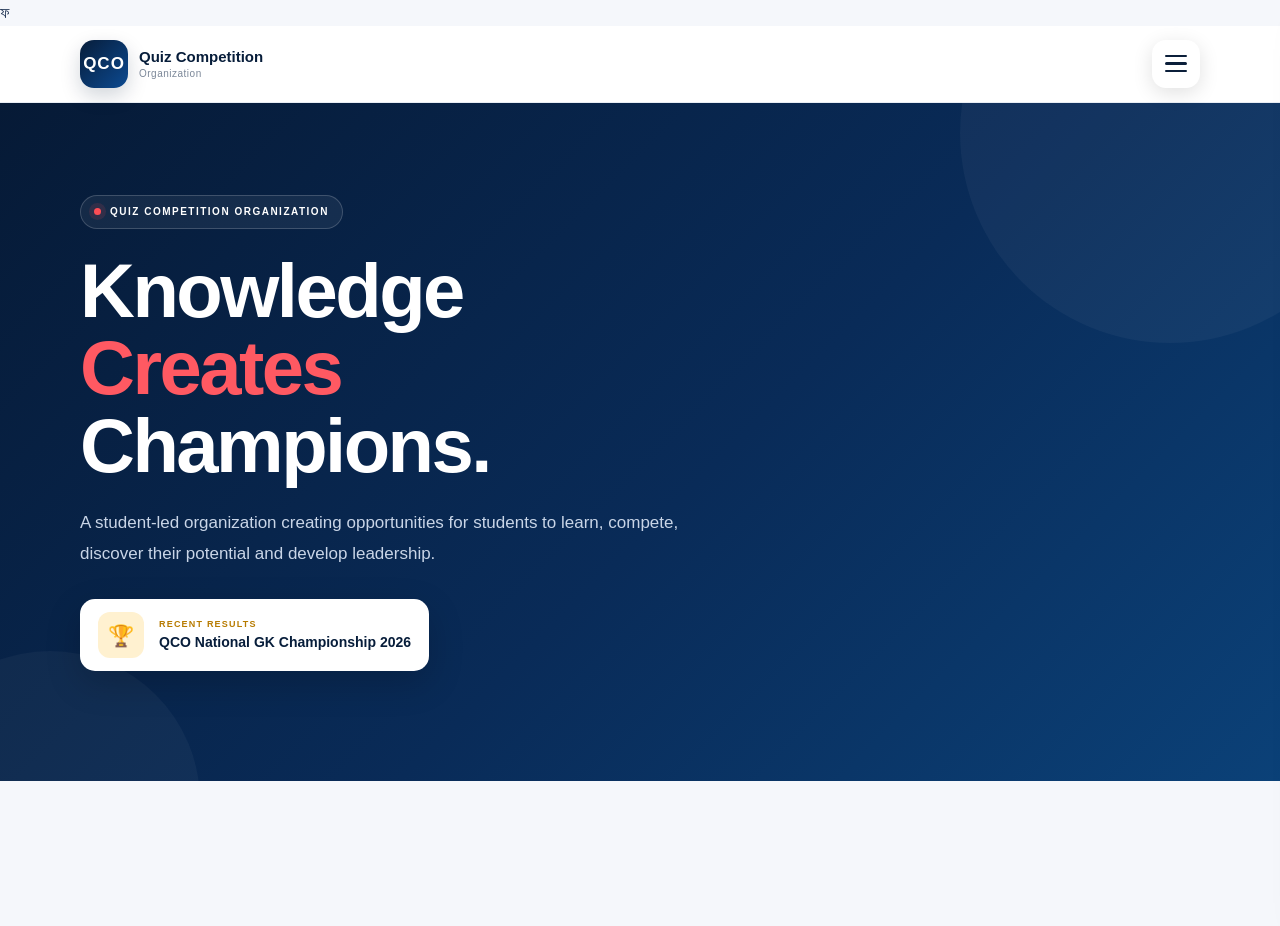
==== commit 6e182d26: "Fix DOCTYPE declaration in index.html" ====
--- a/index.html
+++ b/index.html
@@ -1,4 +1,4 @@
-<!DOCTYPE html>
+ফ<!DOCTYPE html>
 <html lang="en">
 <head>
 
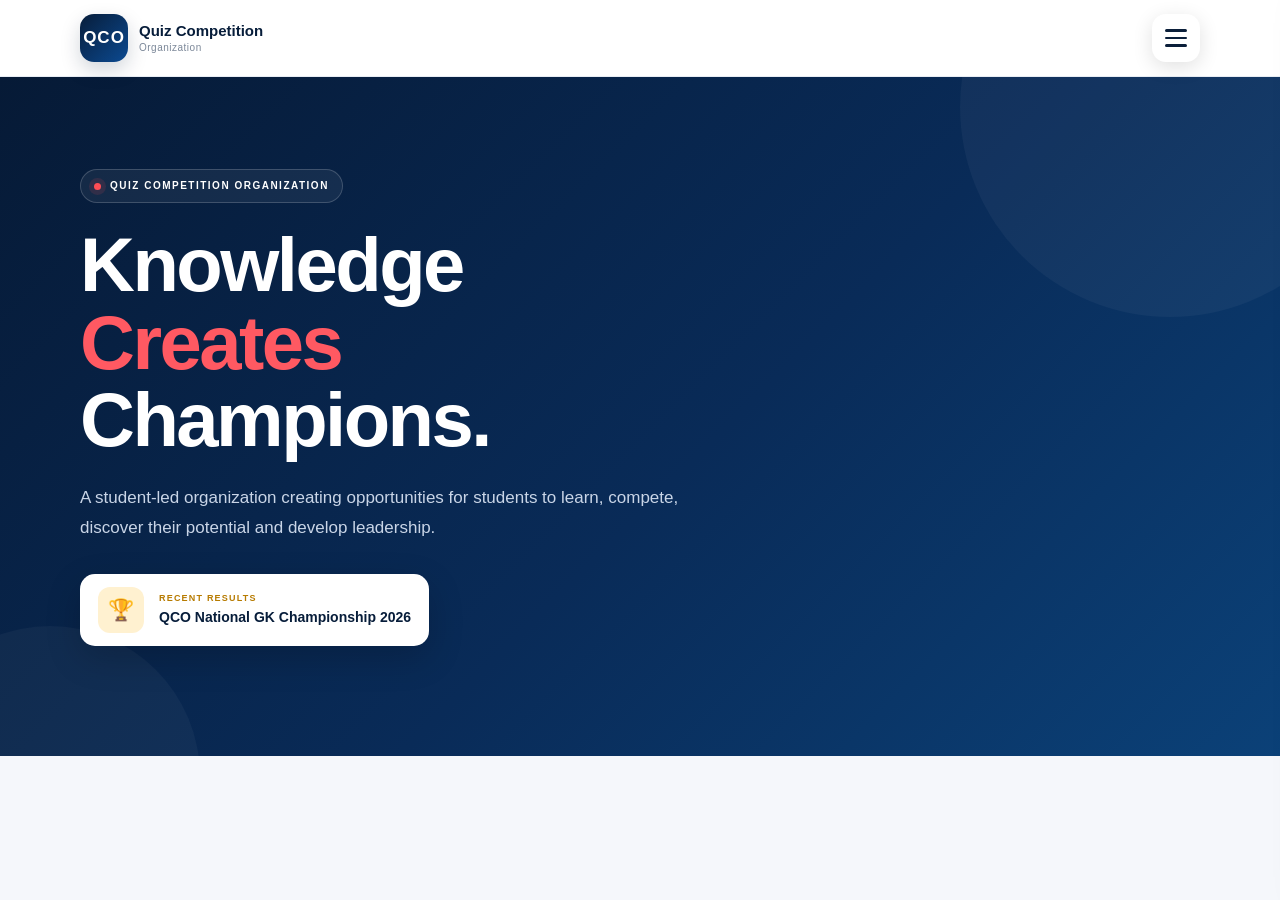
==== commit 552c870c: "Fix DOCTYPE declaration in index.html" ====
--- a/index.html
+++ b/index.html
@@ -1,4 +1,4 @@
-ফ<!DOCTYPE html>
+<!DOCTYPE html>
 <html lang="en">
 <head>
 
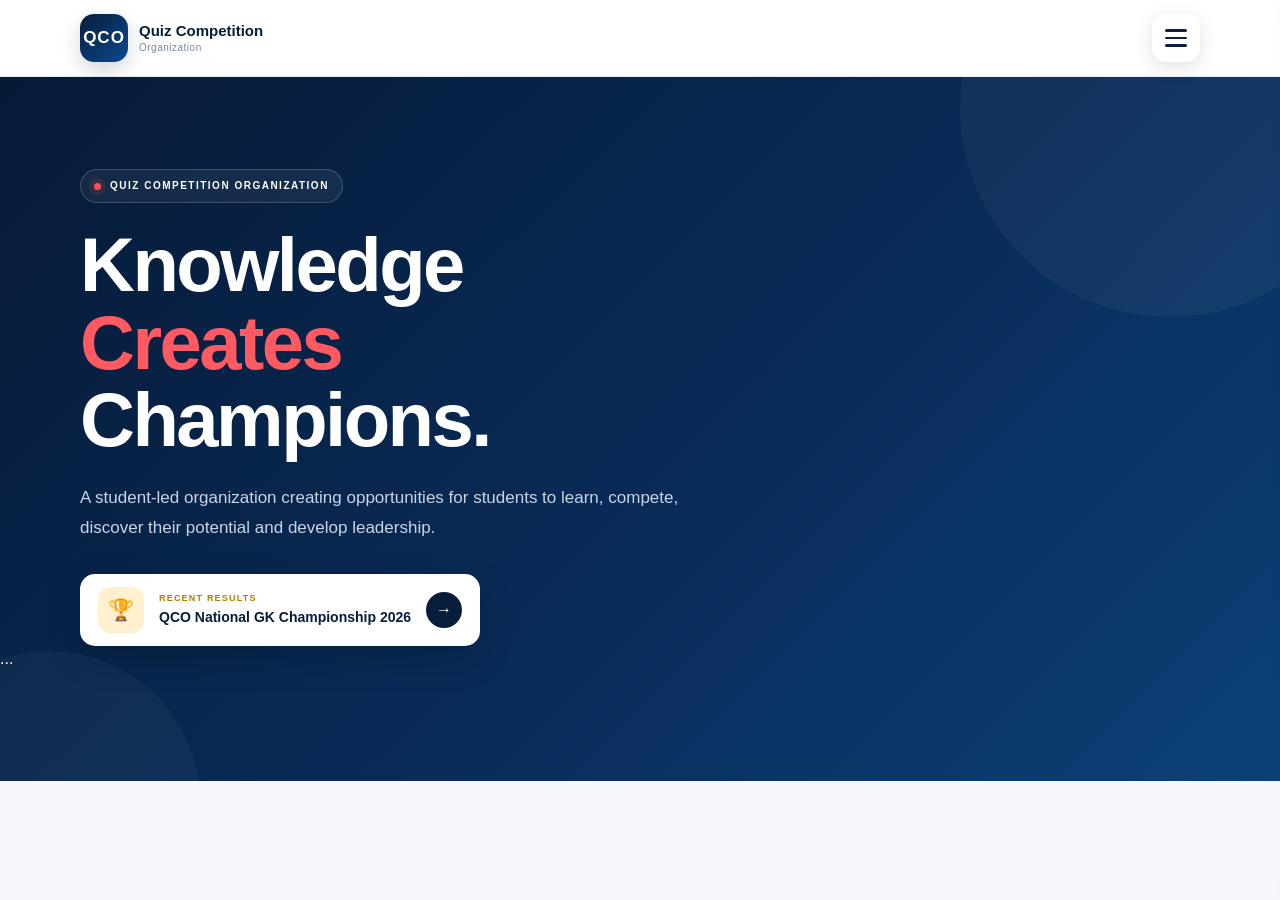
==== commit edd995f6: "Fix HTML formatting for championship title" ====
--- a/index.html
+++ b/index.html
@@ -2468,5 +2468,25 @@
                     </small>
 
                     <strong>
-                        QCO National GK Championship 2026
-                    </strong
+    QCO National GK Championship 2026
+</strong>
+
+                    </div>
+
+                    <div class="recent-result-arrow">
+                        →
+                    </div>
+
+                </a>
+
+            </div>
+        </div>
+
+        ...
+        
+        <script>
+            ...
+        </script>
+
+</body>
+</html>
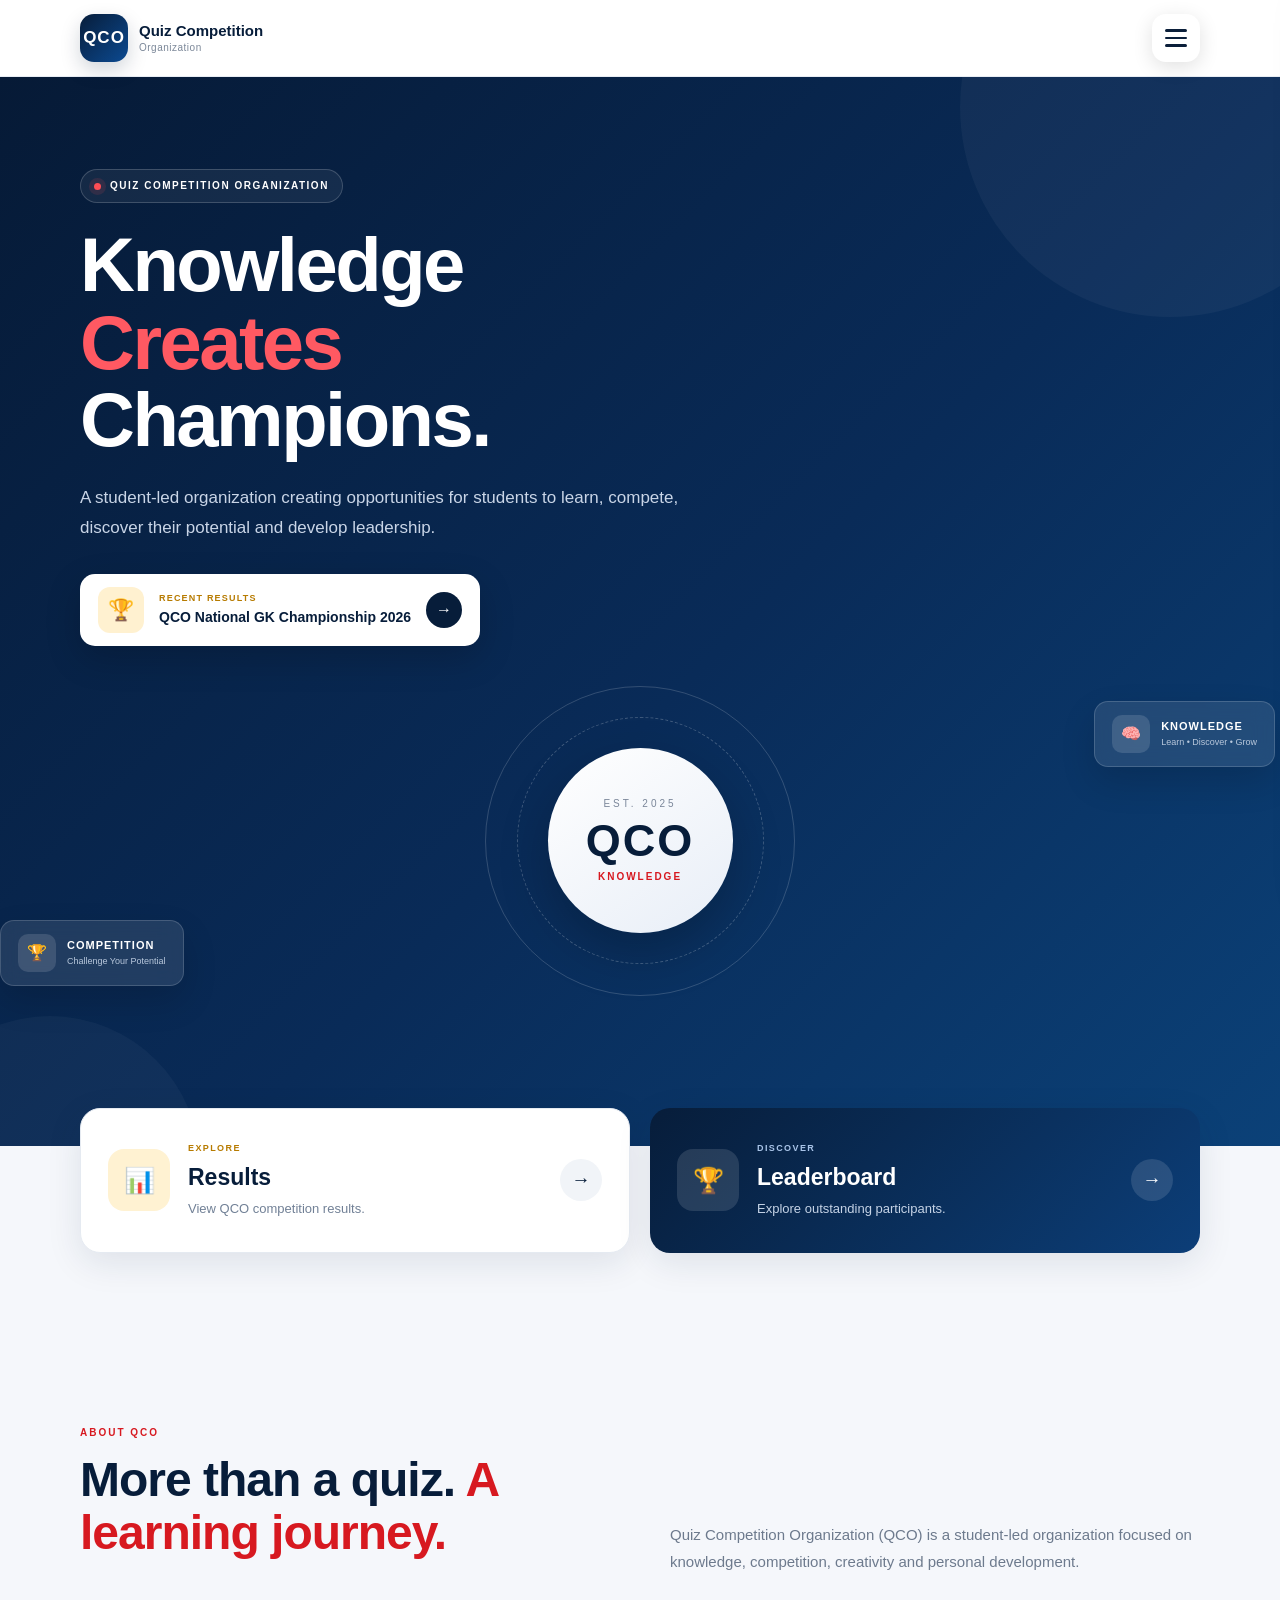
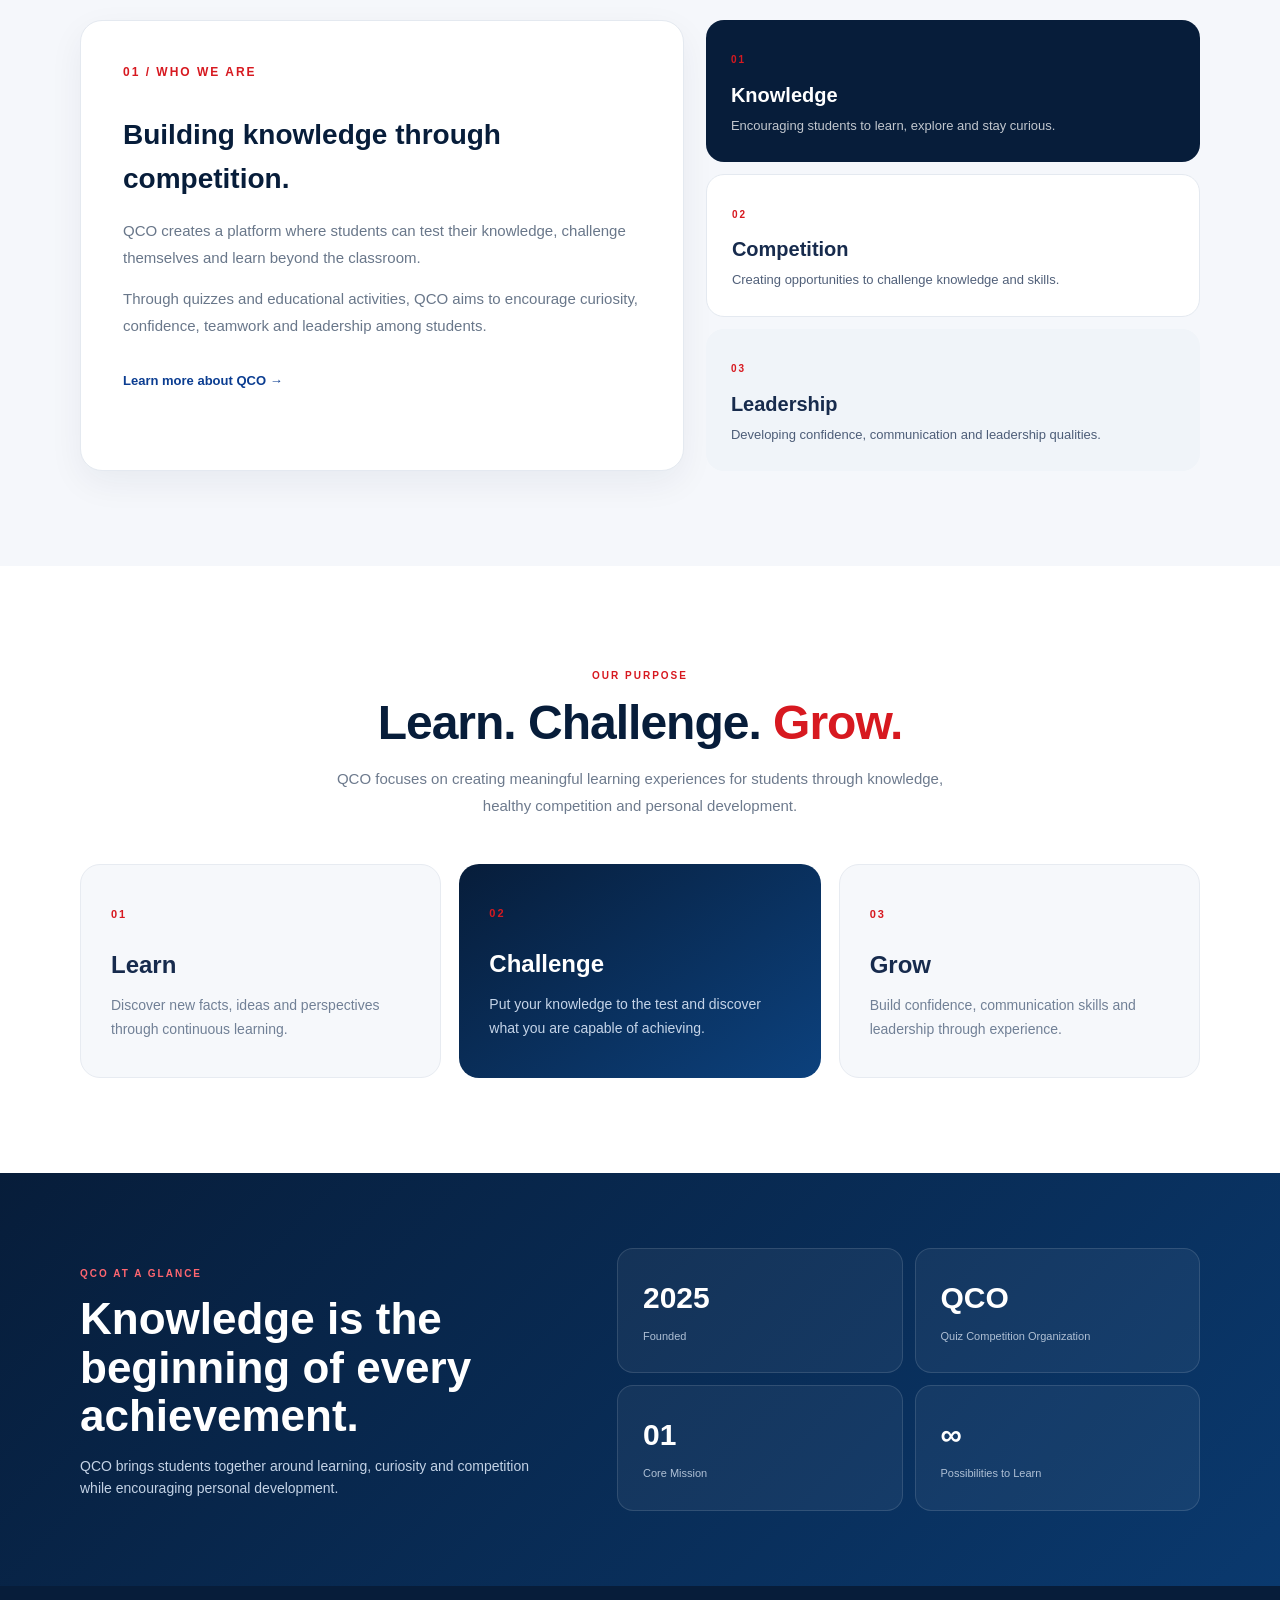
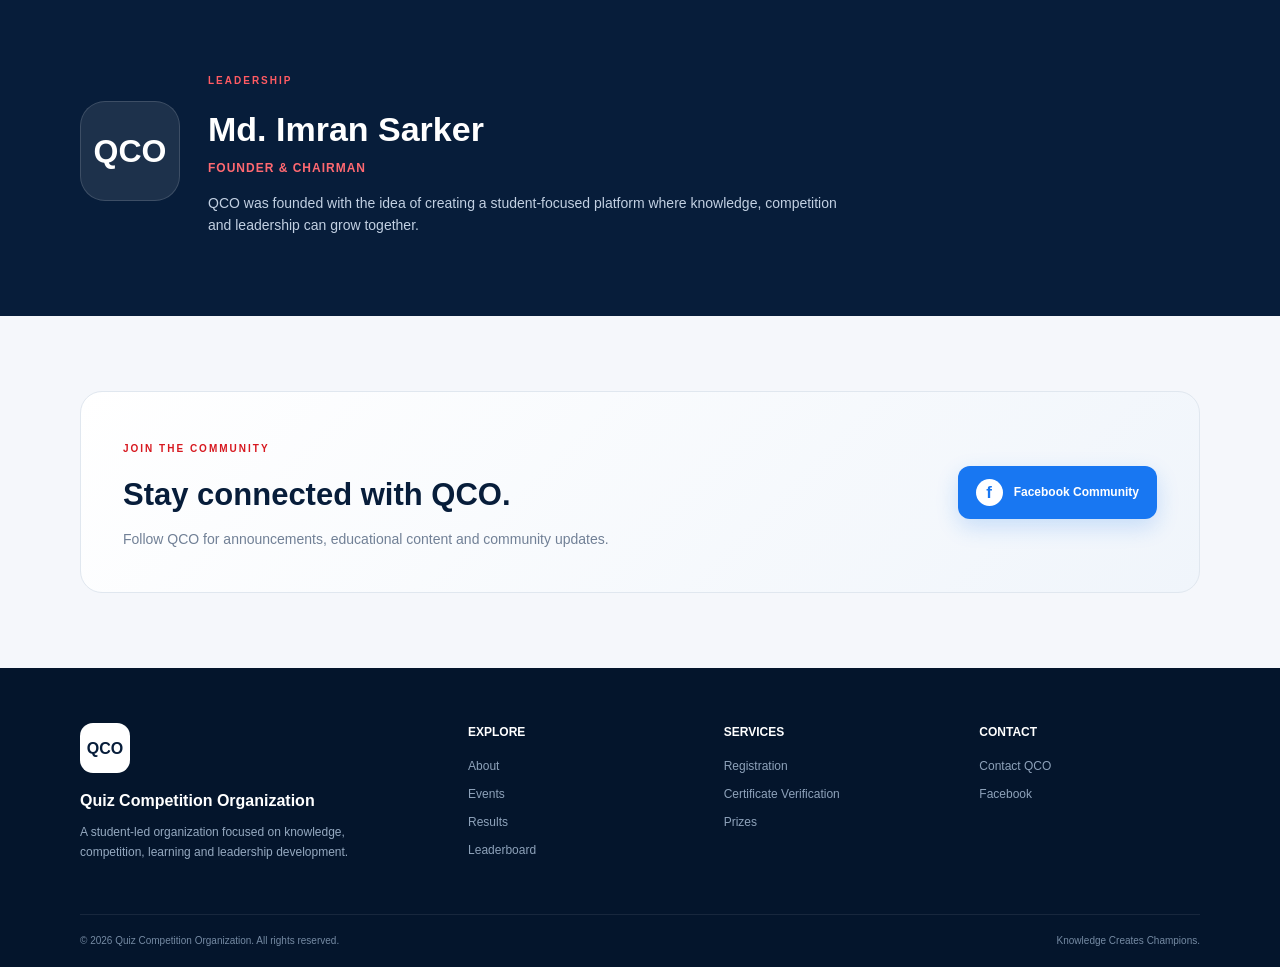
==== commit 6015d3c9: "Add hero visual and community sections to index.html Added hero visual section with knowledge and co" ====
--- a/index.html
+++ b/index.html
@@ -2469,9 +2469,9 @@
 
                     <strong>
     QCO National GK Championship 2026
-</strong>
-
+                    </strong>
                     </div>
+
 
                     <div class="recent-result-arrow">
                         →
@@ -2480,13 +2480,819 @@
                 </a>
 
             </div>
+
         </div>
 
-        ...
-        
-        <script>
-            ...
-        </script>
+
+        <!-- HERO VISUAL -->
+
+        <div class="hero-visual">
+
+            <div class="qco-orbit">
+
+                <div class="qco-center">
+
+                    <small>
+                        EST. 2025
+                    </small>
+
+                    <strong>
+                        QCO
+                    </strong>
+
+                    <span>
+                        KNOWLEDGE
+                    </span>
+
+                </div>
+
+            </div>
+
+
+            <div class="floating-info one">
+
+                <div class="floating-icon">
+                    🧠
+                </div>
+
+                <div>
+
+                    <strong>
+                        KNOWLEDGE
+                    </strong>
+
+                    <small>
+                        Learn • Discover • Grow
+                    </small>
+
+                </div>
+
+            </div>
+
+
+            <div class="floating-info two">
+
+                <div class="floating-icon">
+                    🏆
+                </div>
+
+                <div>
+
+                    <strong>
+                        COMPETITION
+                    </strong>
+
+                    <small>
+                        Challenge Your Potential
+                    </small>
+
+                </div>
+
+            </div>
+
+        </div>
+
+    </div>
+
+</section>
+
+
+
+<!-- =====================================================
+     QUICK ACCESS
+====================================================== -->
+
+<section class="quick-access">
+
+    <div class="container">
+
+        <div class="quick-grid">
+
+
+            <!-- RESULTS -->
+
+            <a
+                href="results.html"
+                class="quick-card quick-result"
+            >
+
+                <div class="quick-icon">
+                    📊
+                </div>
+
+                <div class="quick-content">
+
+                    <span>
+                        EXPLORE
+                    </span>
+
+                    <h3>
+                        Results
+                    </h3>
+
+                    <p>
+                        View QCO competition results.
+                    </p>
+
+                </div>
+
+                <div class="quick-arrow">
+                    →
+                </div>
+
+            </a>
+
+
+
+            <!-- LEADERBOARD -->
+
+            <a
+                href="leaderboard.html"
+                class="quick-card quick-leaderboard"
+            >
+
+                <div class="quick-icon">
+                    🏆
+                </div>
+
+                <div class="quick-content">
+
+                    <span>
+                        DISCOVER
+                    </span>
+
+                    <h3>
+                        Leaderboard
+                    </h3>
+
+                    <p>
+                        Explore outstanding participants.
+                    </p>
+
+                </div>
+
+                <div class="quick-arrow">
+                    →
+                </div>
+
+            </a>
+
+        </div>
+
+    </div>
+
+</section>
+
+
+
+<!-- =====================================================
+     ABOUT
+====================================================== -->
+
+<section class="section">
+
+    <div class="container">
+
+
+        <div class="about-heading">
+
+            <div>
+
+                <span class="section-label">
+                    ABOUT QCO
+                </span>
+
+                <h2 class="section-title">
+                    More than a quiz.
+                    <span>A learning journey.</span>
+                </h2>
+
+            </div>
+
+            <p class="section-description">
+
+                Quiz Competition Organization (QCO) is a
+                student-led organization focused on knowledge,
+                competition, creativity and personal development.
+
+            </p>
+
+        </div>
+
+
+
+        <div class="about-grid">
+
+
+            <div class="about-main">
+
+                <div class="about-number">
+                    01 / WHO WE ARE
+                </div>
+
+                <h3>
+                    Building knowledge through competition.
+                </h3>
+
+                <p>
+                    QCO creates a platform where students can
+                    test their knowledge, challenge themselves
+                    and learn beyond the classroom.
+                </p>
+
+                <p>
+                    Through quizzes and educational activities,
+                    QCO aims to encourage curiosity, confidence,
+                    teamwork and leadership among students.
+                </p>
+
+                <a
+                    href="about.html"
+                    class="about-link"
+                >
+                    Learn more about QCO →
+                </a>
+
+            </div>
+
+
+
+            <div class="about-features">
+
+
+                <div class="feature">
+
+                    <span class="feature-number">
+                        01
+                    </span>
+
+                    <h4>
+                        Knowledge
+                    </h4>
+
+                    <p>
+                        Encouraging students to learn,
+                        explore and stay curious.
+                    </p>
+
+                </div>
+
+
+                <div class="feature">
+
+                    <span class="feature-number">
+                        02
+                    </span>
+
+                    <h4>
+                        Competition
+                    </h4>
+
+                    <p>
+                        Creating opportunities to challenge
+                        knowledge and skills.
+                    </p>
+
+                </div>
+
+
+                <div class="feature">
+
+                    <span class="feature-number">
+                        03
+                    </span>
+
+                    <h4>
+                        Leadership
+                    </h4>
+
+                    <p>
+                        Developing confidence, communication
+                        and leadership qualities.
+                    </p>
+
+                </div>
+
+            </div>
+
+        </div>
+
+    </div>
+
+</section>
+
+
+
+<!-- =====================================================
+     PURPOSE
+====================================================== -->
+
+<section class="section purpose-section">
+
+    <div class="container">
+
+
+        <div class="center-heading">
+
+            <span class="section-label">
+                OUR PURPOSE
+            </span>
+
+            <h2 class="section-title">
+                Learn. Challenge.
+                <span>Grow.</span>
+            </h2>
+
+            <p class="section-description">
+
+                QCO focuses on creating meaningful learning
+                experiences for students through knowledge,
+                healthy competition and personal development.
+
+            </p>
+
+        </div>
+
+
+
+        <div class="purpose-grid">
+
+
+            <div class="purpose-card">
+
+                <span class="purpose-number">
+                    01
+                </span>
+
+                <h3>
+                    Learn
+                </h3>
+
+                <p>
+                    Discover new facts, ideas and perspectives
+                    through continuous learning.
+                </p>
+
+            </div>
+
+
+
+            <div class="purpose-card featured">
+
+                <span class="purpose-number">
+                    02
+                </span>
+
+                <h3>
+                    Challenge
+                </h3>
+
+                <p>
+                    Put your knowledge to the test and discover
+                    what you are capable of achieving.
+                </p>
+
+            </div>
+
+
+
+            <div class="purpose-card">
+
+                <span class="purpose-number">
+                    03
+                </span>
+
+                <h3>
+                    Grow
+                </h3>
+
+                <p>
+                    Build confidence, communication skills and
+                    leadership through experience.
+                </p>
+
+            </div>
+
+        </div>
+
+    </div>
+
+</section>
+
+
+
+<!-- =====================================================
+     AT A GLANCE
+====================================================== -->
+
+<section class="glance">
+
+    <div class="container glance-grid">
+
+
+        <div>
+
+            <span class="section-label">
+                QCO AT A GLANCE
+            </span>
+
+            <h2>
+                Knowledge is the
+                beginning of every achievement.
+            </h2>
+
+            <p>
+                QCO brings students together around learning,
+                curiosity and competition while encouraging
+                personal development.
+            </p>
+
+        </div>
+
+
+
+        <div class="stats-grid">
+
+
+            <div class="stat">
+
+                <strong>
+                    2025
+                </strong>
+
+                <span>
+                    Founded
+                </span>
+
+            </div>
+
+
+            <div class="stat">
+
+                <strong>
+                    QCO
+                </strong>
+
+                <span>
+                    Quiz Competition Organization
+                </span>
+
+            </div>
+
+
+            <div class="stat">
+
+                <strong>
+                    01
+                </strong>
+
+                <span>
+                    Core Mission
+                </span>
+
+            </div>
+
+
+            <div class="stat">
+
+                <strong>
+                    ∞
+                </strong>
+
+                <span>
+                    Possibilities to Learn
+                </span>
+
+            </div>
+
+        </div>
+
+    </div>
+
+</section>
+
+
+
+<!-- =====================================================
+     LEADERSHIP
+====================================================== -->
+
+<section class="leadership">
+
+    <div class="container leadership-box">
+
+
+        <div class="leader-mark">
+            QCO
+        </div>
+
+
+        <div>
+
+            <span class="section-label">
+                LEADERSHIP
+            </span>
+
+            <h2>
+                Md. Imran Sarker
+            </h2>
+
+            <div class="leader-role">
+                FOUNDER & CHAIRMAN
+            </div>
+
+            <p>
+                QCO was founded with the idea of creating a
+                student-focused platform where knowledge,
+                competition and leadership can grow together.
+            </p>
+
+        </div>
+
+    </div>
+
+</section>
+
+
+
+<!-- =====================================================
+     COMMUNITY
+====================================================== -->
+
+<section class="community">
+
+    <div class="container">
+
+        <div class="community-card">
+
+
+            <div>
+
+                <span class="section-label">
+                    JOIN THE COMMUNITY
+                </span>
+
+                <h2>
+                    Stay connected with QCO.
+                </h2>
+
+                <p>
+                    Follow QCO for announcements, educational
+                    content and community updates.
+                </p>
+
+            </div>
+
+
+            <a
+                href="https://www.facebook.com/share/1GULsGj4W7/"
+                target="_blank"
+                rel="noopener noreferrer"
+                class="facebook-btn"
+            >
+
+                <span>
+                    f
+                </span>
+
+                Facebook Community
+
+            </a>
+
+        </div>
+
+    </div>
+
+</section>
+
+
+
+</main>
+
+
+
+<!-- =====================================================
+     FOOTER
+====================================================== -->
+
+<footer>
+
+    <div class="container">
+
+
+        <div class="footer-grid">
+
+
+            <div class="footer-about">
+
+                <div class="footer-logo">
+                    QCO
+                </div>
+
+                <h3>
+                    Quiz Competition Organization
+                </h3>
+
+                <p>
+                    A student-led organization focused on
+                    knowledge, competition, learning and
+                    leadership development.
+                </p>
+
+            </div>
+
+
+
+            <div class="footer-column">
+
+                <h4>
+                    EXPLORE
+                </h4>
+
+                <a href="about.html">
+                    About
+                </a>
+
+                <a href="events.html">
+                    Events
+                </a>
+
+                <a href="results.html">
+                    Results
+                </a>
+
+                <a href="leaderboard.html">
+                    Leaderboard
+                </a>
+
+            </div>
+
+
+
+            <div class="footer-column">
+
+                <h4>
+                    SERVICES
+                </h4>
+
+                <a href="registration.html">
+                    Registration
+                </a>
+
+                <a href="certificate-verification.html">
+                    Certificate Verification
+                </a>
+
+                <a href="prizes.html">
+                    Prizes
+                </a>
+
+            </div>
+
+
+
+            <div class="footer-column">
+
+                <h4>
+                    CONTACT
+                </h4>
+
+                <a href="contact.html">
+                    Contact QCO
+                </a>
+
+                <a
+                    href="https://www.facebook.com/share/1GULsGj4W7/"
+                    target="_blank"
+                    rel="noopener noreferrer"
+                >
+                    Facebook
+                </a>
+
+            </div>
+
+        </div>
+
+
+
+        <div class="footer-bottom">
+
+            <div class="footer-bottom-inner">
+
+                <span>
+                    © 2026 Quiz Competition Organization. All rights reserved.
+                </span>
+
+                <span>
+                    Knowledge Creates Champions.
+                </span>
+
+            </div>
+
+        </div>
+
+    </div>
+
+</footer>
+
+
+
+<!-- =====================================================
+     QCO HAMBURGER MENU SCRIPT
+====================================================== -->
+
+<script>
+
+const menuBtn =
+    document.getElementById("qcoMenuBtn");
+
+const closeBtn =
+    document.getElementById("qcoCloseBtn");
+
+const overlay =
+    document.getElementById("qcoMenuOverlay");
+
+const sideMenu =
+    document.getElementById("qcoSideMenu");
+
+
+function openMenu() {
+
+    sideMenu.classList.add("active");
+
+    overlay.classList.add("active");
+
+    document.body.classList.add("qco-menu-open");
+
+    menuBtn.setAttribute(
+        "aria-expanded",
+        "true"
+    );
+
+}
+
+
+function closeMenu() {
+
+    sideMenu.classList.remove("active");
+
+    overlay.classList.remove("active");
+
+    document.body.classList.remove("qco-menu-open");
+
+    menuBtn.setAttribute(
+        "aria-expanded",
+        "false"
+    );
+
+}
+
+
+menuBtn.addEventListener(
+    "click",
+    openMenu
+);
+
+
+closeBtn.addEventListener(
+    "click",
+    closeMenu
+);
+
+
+overlay.addEventListener(
+    "click",
+    closeMenu
+);
+
+
+sideMenu
+    .querySelectorAll("a")
+    .forEach(function(link) {
+
+        link.addEventListener(
+            "click",
+            closeMenu
+        );
+
+    });
+
+
+document.addEventListener(
+    "keydown",
+    function(event) {
+
+        if (event.key === "Escape") {
+
+            closeMenu();
+
+        }
+
+    }
+);
+
+</script>
+
 
 </body>
-</html>
+                </html>
